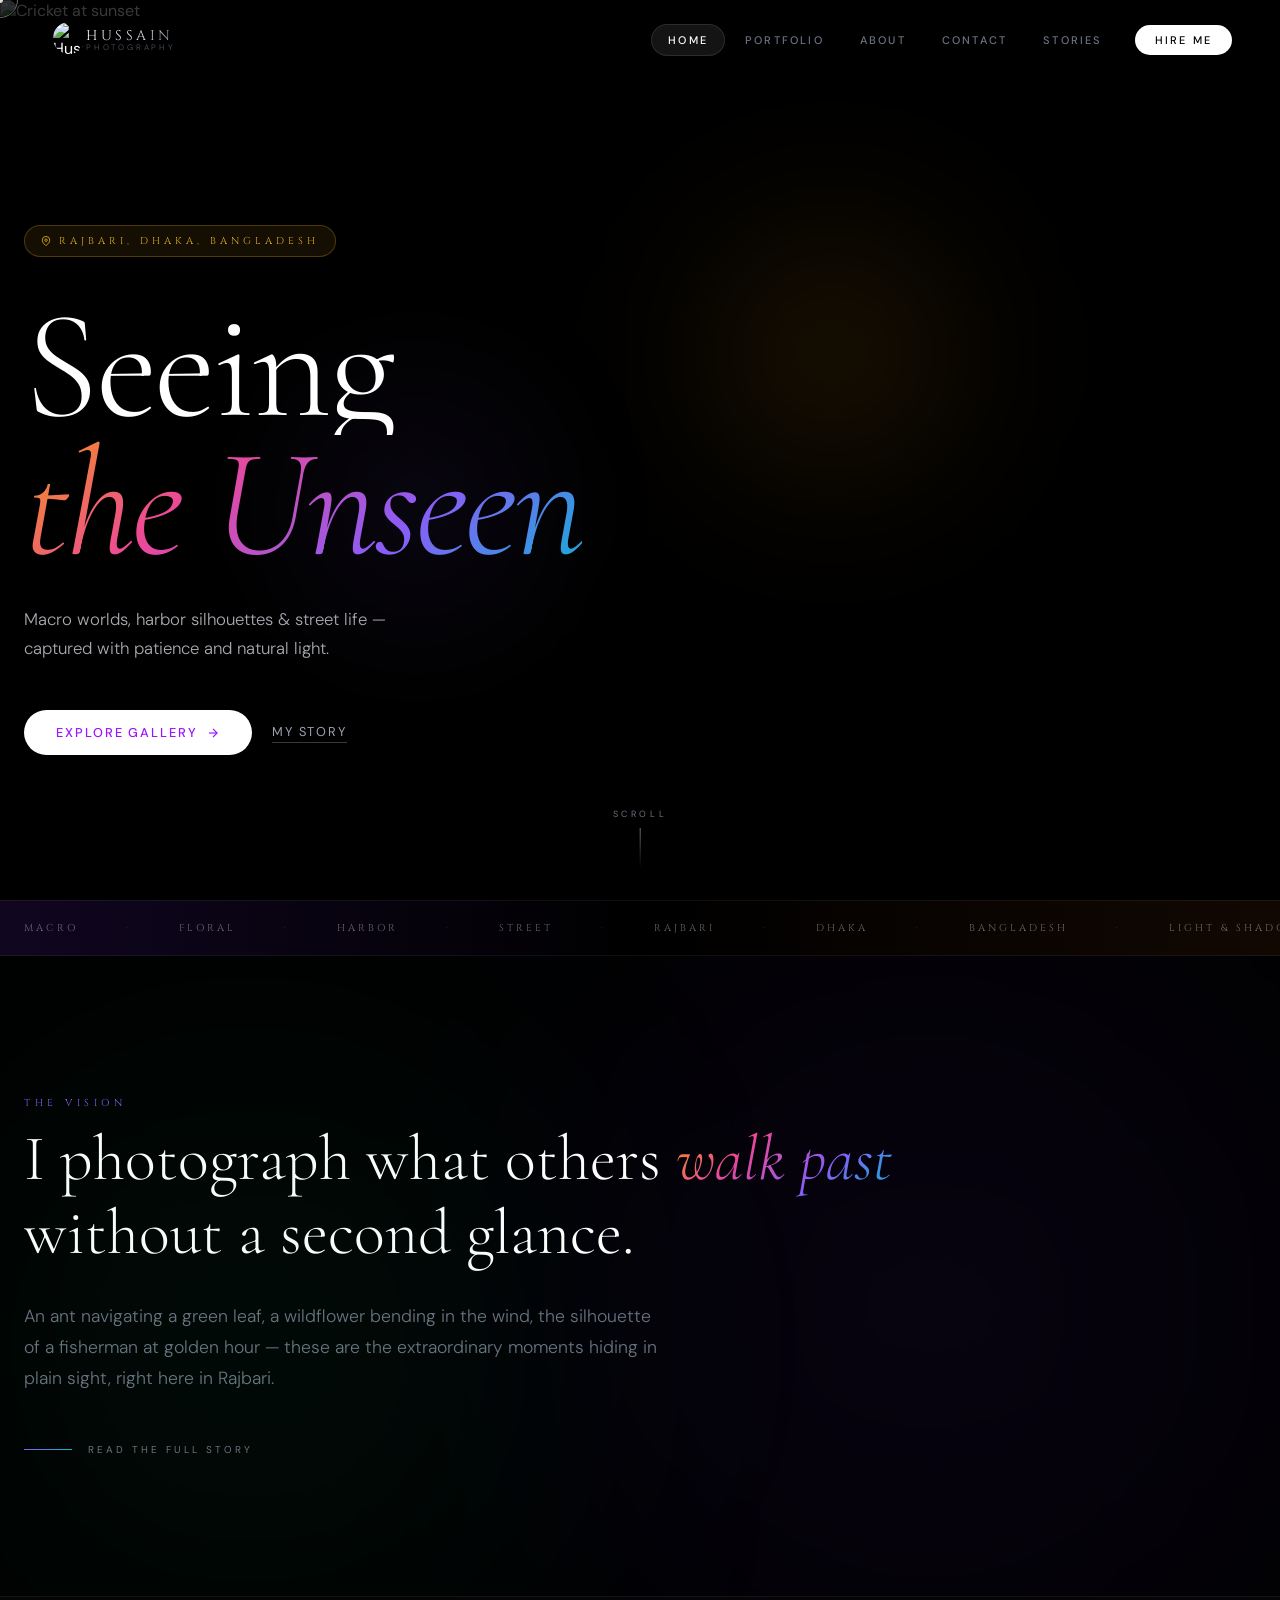
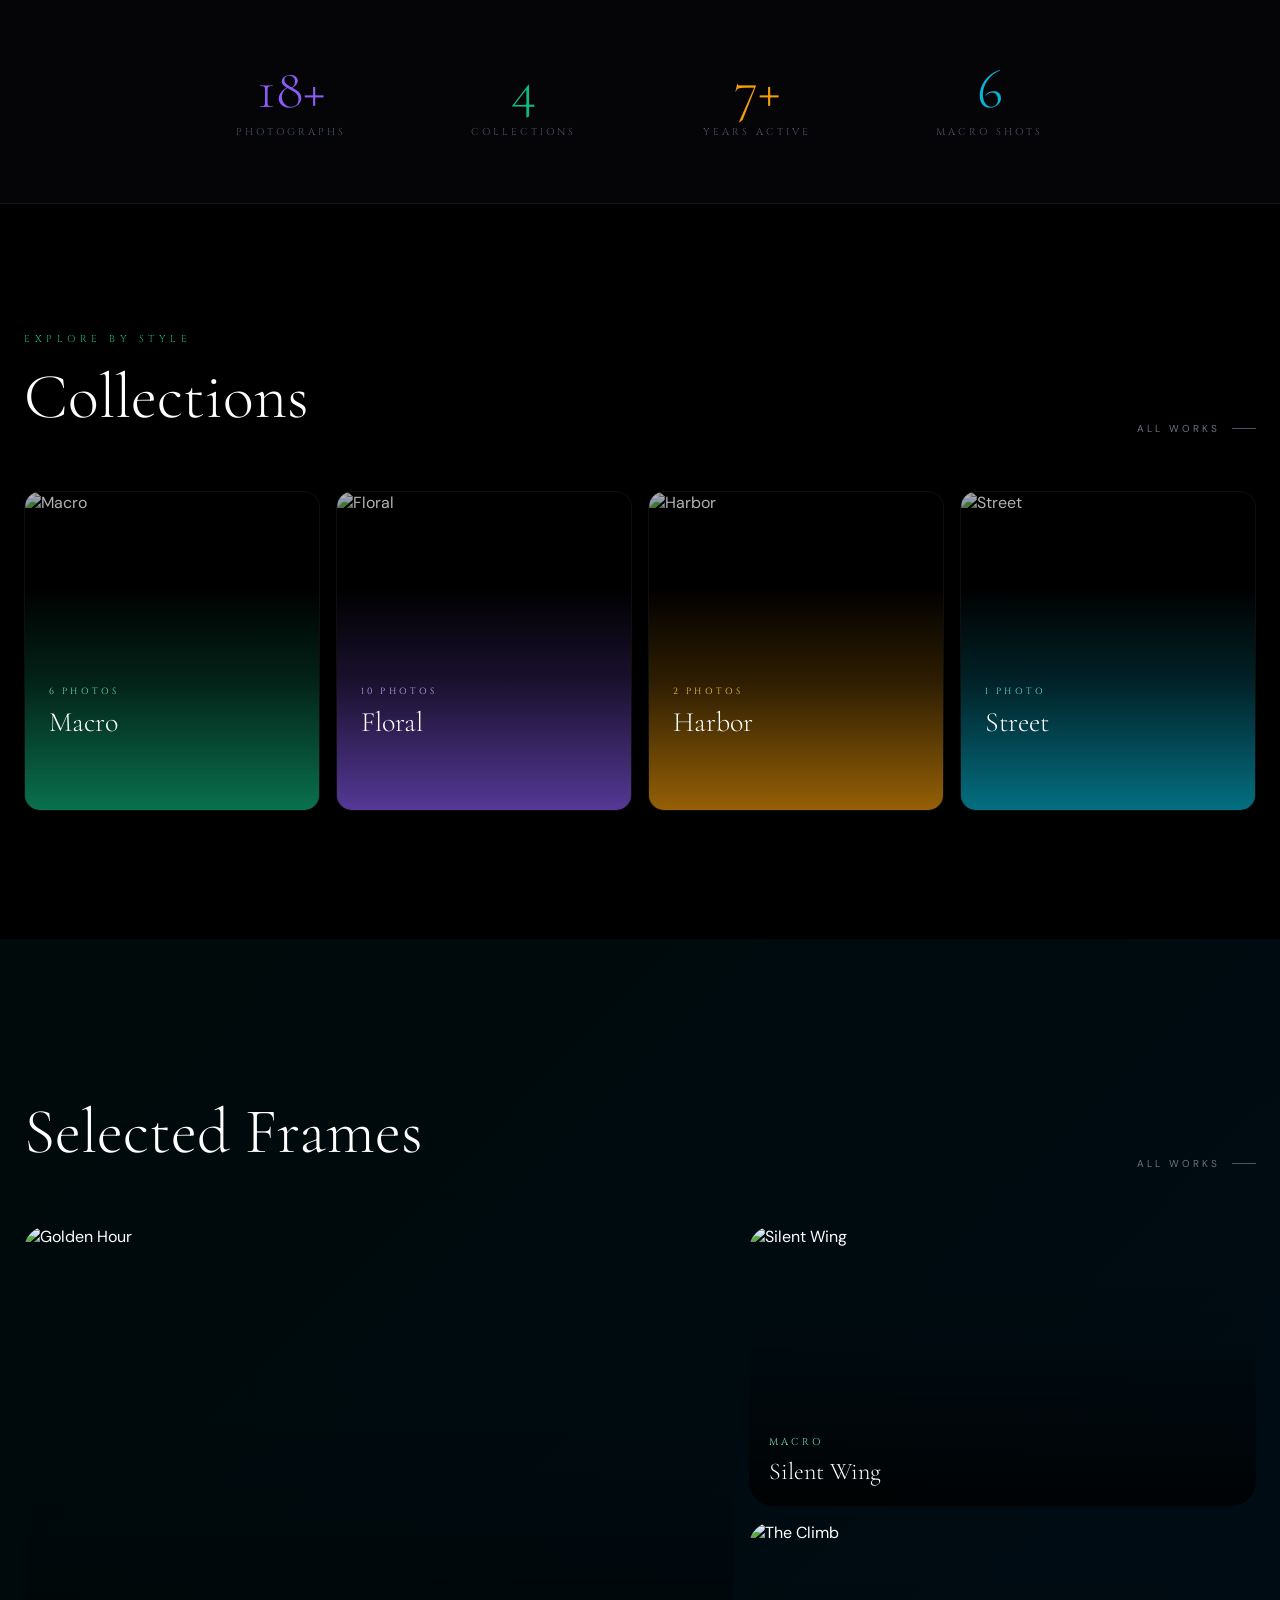
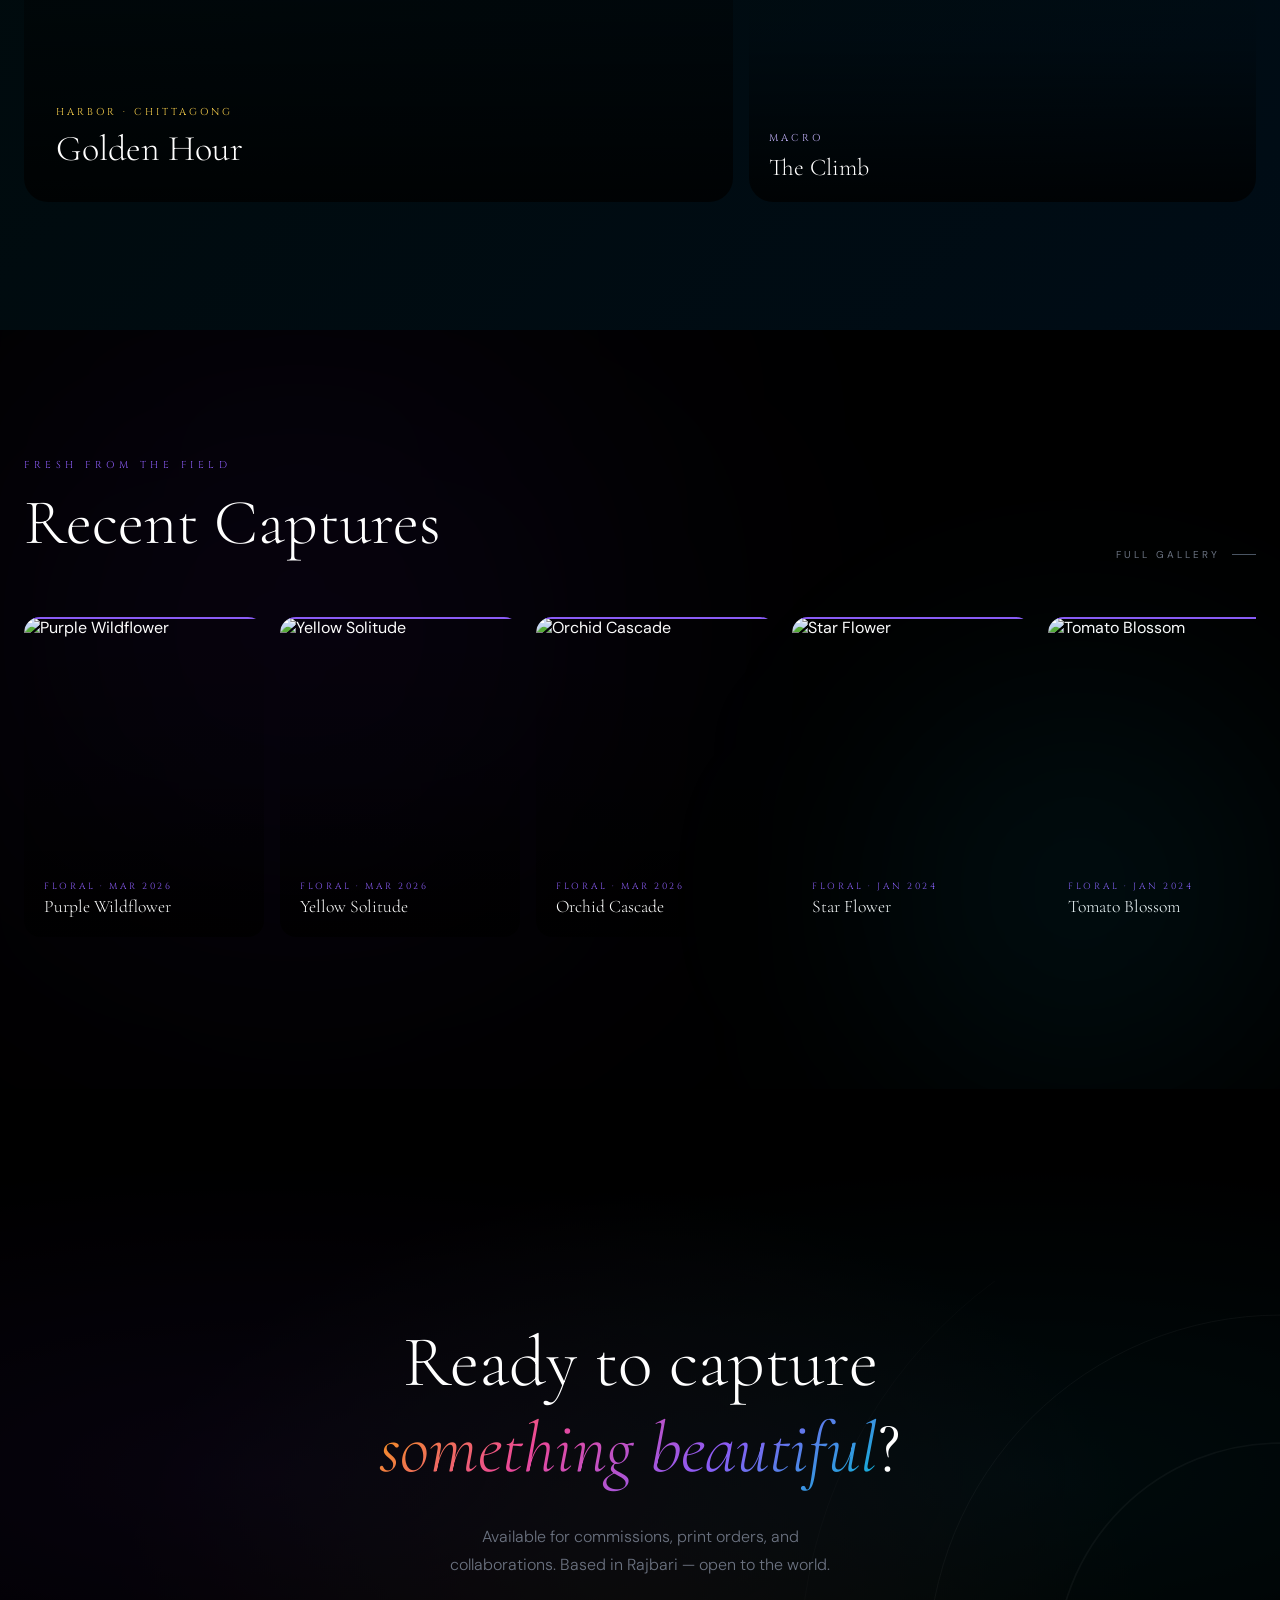
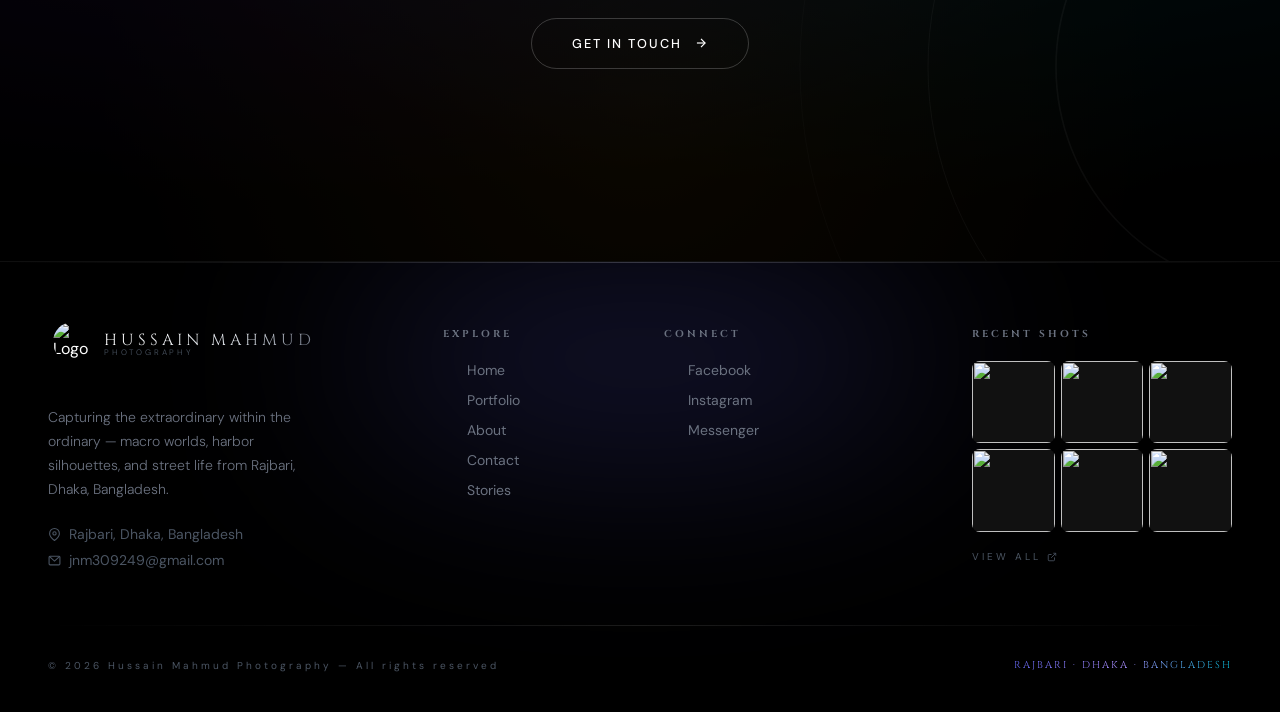
==== index.html @ 706f9cb3 "Update index.html" ====
<!DOCTYPE html>
<html lang="en">
<head>
  <meta charset="UTF-8" />
  <meta name="viewport" content="width=device-width, initial-scale=1.0" />
  <title>Hussain Mahmud Photography</title>
  <meta name="description" content="Photography portfolio of Hussain Mahmud — macro worlds, harbor silhouettes, and street life from Rajbari, Dhaka, Bangladesh." />
  <link rel="stylesheet" href="style.css" />
</head>
<body>

<!-- Grain -->
<!-- <div class="grain-overlay" aria-hidden="true"></div> -->
<!-- Custom Cursor -->
<div class="cursor-dot"></div>
<div class="cursor-ring"></div>
<!-- Scroll Progress -->
<div class="scroll-progress"></div>

<!-- ═══ NAVBAR ═══ -->
<header id="navbar">
  <div class="container navbar-inner">
    <a href="index.html" class="logo">
      <div class="logo-img-wrap">
        <img src="logo_1776338153641.png" alt="Hussain Mahmud Photography" class="logo-img" />
      </div>
      <div class="logo-text">
        <span class="logo-name">Hussain</span>
        <span class="logo-sub">Photography</span>
      </div>
    </a>
    <nav class="desktop-nav">
      <a href="index.html"     class="nav-link">Home</a>
      <a href="portfolio.html" class="nav-link">Portfolio</a>
      <a href="about.html"     class="nav-link">About</a>
      <a href="contact.html"   class="nav-link">Contact</a>
      <a href="stories.html"   class="nav-link">Stories</a>
      <a href="contact.html"   class="nav-btn">Hire Me</a>
    </nav>
    <button class="mobile-toggle" id="menuToggle" aria-label="Toggle menu">
      <svg id="iconOpen"  width="18" height="18" viewBox="0 0 24 24" fill="none" stroke="currentColor" stroke-width="2"><line x1="3" y1="12" x2="21" y2="12"/><line x1="3" y1="6" x2="21" y2="6"/><line x1="3" y1="18" x2="21" y2="18"/></svg>
      <svg id="iconClose" width="18" height="18" viewBox="0 0 24 24" fill="none" stroke="currentColor" stroke-width="2" style="display:none"><line x1="18" y1="6" x2="6" y2="18"/><line x1="6" y1="6" x2="18" y2="18"/></svg>
    </button>
  </div>
</header>

<!-- ═══ MOBILE MENU ═══ -->
<div class="mobile-menu" id="mobileMenu">
  <div class="mobile-menu-logo">
    <img src="logo_1776338153641.png" alt="Logo" />
    <span>Hussain Mahmud Photography</span>
  </div>
  <a href="index.html"     class="mobile-nav-link">Home</a>
  <a href="portfolio.html" class="mobile-nav-link">Portfolio</a>
  <a href="about.html"     class="mobile-nav-link">About</a>
  <a href="contact.html"   class="mobile-nav-link">Contact</a>
  <a href="stories.html"   class="mobile-nav-link">Stories</a>
  <a href="contact.html"   class="mobile-nav-btn">Get In Touch</a>
</div>

<!-- ═══ HERO ═══ -->
<section class="hero">
  <div class="hero-bg">
    <img src="
      PXL_20231025_164423266_1776340171141.jpg" alt="Cricket at sunset" />
  </div>
  <div class="hero-bg-left"></div>
  <div class="hero-orb-1"></div>
  <div class="hero-orb-2"></div>

  <div class="container hero-content">
    <div class="hero-badge">
      <svg viewBox="0 0 24 24" fill="none" stroke="currentColor" stroke-width="2"><path d="M21 10c0 7-9 13-9 13s-9-6-9-13a9 9 0 0 1 18 0z"/><circle cx="12" cy="10" r="3"/></svg>
      Rajbari, Dhaka, Bangladesh
    </div>
    <div class="hero-title-1 reveal">Seeing</div>
    <div class="hero-title-2 reveal reveal-delay-1"><span class="text-grad-vivid">the Unseen</span></div>
    <p class="hero-desc reveal reveal-delay-2">
      Macro worlds, harbor silhouettes &amp; street life — captured with patience and natural light.
    </p>
    <div class="hero-btns reveal reveal-delay-3">
      <a href="portfolio.html" class="btn-primary">
        Explore Gallery
        <svg viewBox="0 0 24 24" fill="none" stroke="currentColor" stroke-width="2"><line x1="5" y1="12" x2="19" y2="12"/><polyline points="12 5 19 12 12 19"/></svg>
      </a>
      <a href="about.html" class="btn-ghost">My Story</a>
    </div>
  </div>

  <div class="scroll-cue">
    <span class="scroll-cue-label">Scroll</span>
    <div class="scroll-cue-line"></div>
  </div>
</section>

<!-- ═══ MARQUEE ═══ -->
<div class="marquee-section">
  <div class="marquee-track">
    <span class="marquee-item">Macro</span><span class="marquee-item dot">·</span>
    <span class="marquee-item">Floral</span><span class="marquee-item dot">·</span>
    <span class="marquee-item">Harbor</span><span class="marquee-item dot">·</span>
    <span class="marquee-item">Street</span><span class="marquee-item dot">·</span>
    <span class="marquee-item">Rajbari</span><span class="marquee-item dot">·</span>
    <span class="marquee-item">Dhaka</span><span class="marquee-item dot">·</span>
    <span class="marquee-item">Bangladesh</span><span class="marquee-item dot">·</span>
    <span class="marquee-item">Light &amp; Shadow</span><span class="marquee-item dot">·</span>
    <span class="marquee-item">Nature's Detail</span><span class="marquee-item dot">·</span>
    <span class="marquee-item">Macro</span><span class="marquee-item dot">·</span>
    <span class="marquee-item">Floral</span><span class="marquee-item dot">·</span>
    <span class="marquee-item">Harbor</span><span class="marquee-item dot">·</span>
    <span class="marquee-item">Street</span><span class="marquee-item dot">·</span>
    <span class="marquee-item">Portraits</span><span class="marquee-item dot">·</span>
    <span class="marquee-item">Nature</span><span class="marquee-item dot">·</span>
    <span class="marquee-item">Landscape</span><span class="marquee-item dot">·</span>
    <span class="marquee-item">Light &amp; Shadow</span><span class="marquee-item dot">·</span>
    <span class="marquee-item">Nature's Detail</span><span class="marquee-item dot">·</span>
  </div>
</div>

<!-- ═══ PHILOSOPHY ═══ -->
<section class="philosophy-section">
  <div class="container">
    <div style="max-width:900px">
      <span class="section-label label-violet reveal">The Vision</span>
      <p class="philosophy-quote reveal reveal-delay-1">
        I photograph what others
        <span class="text-grad-vivid" style="font-style:italic"> walk past</span>
        without a second glance.
      </p>
      <p class="philosophy-body reveal reveal-delay-2">
        An ant navigating a green leaf, a wildflower bending in the wind, the silhouette of a fisherman at golden hour — these are the extraordinary moments hiding in plain sight, right here in Rajbari.
      </p>
      <a href="about.html" class="philosophy-link reveal reveal-delay-3">
        <div class="philosophy-link-line"></div>
        <span class="philosophy-link-text">Read the full story</span>
      </a>
    </div>
  </div>
</section>

<!-- ═══ STATS ═══ -->
<section class="stats-section">
  <div class="container">
    <div class="stats-grid">
      <div class="reveal">
        <div class="stat-number stat-violet" data-count="18" data-suffix="+">0+</div>
        <div class="stat-label">Photographs</div>
      </div>
      <div class="reveal reveal-delay-1">
        <div class="stat-number stat-emerald" data-count="4" data-suffix="">0</div>
        <div class="stat-label">Collections</div>
      </div>
      <div class="reveal reveal-delay-2">
        <div class="stat-number stat-amber" data-count="7" data-suffix="+">0+</div>
        <div class="stat-label">Years Active</div>
      </div>
      <div class="reveal reveal-delay-3">
        <div class="stat-number stat-cyan" data-count="6" data-suffix="">0</div>
        <div class="stat-label">Macro Shots</div>
      </div>
    </div>
  </div>
</section>

<!-- ═══ CATEGORIES ═══ -->
<section class="categories-section">
  <div class="container">
    <div class="section-header">
      <div>
        <span class="section-label label-emerald reveal">Explore by style</span>
        <h2 class="section-title reveal reveal-delay-1" style="font-size:clamp(2rem,5vw,4rem);color:#fff">Collections</h2>
      </div>
      <a href="portfolio.html" class="section-link">
        All works <span class="section-link-line"></span>
      </a>
    </div>

    <div class="categories-grid">
      <!-- Macro -->
      <a href="portfolio.html" class="cat-card reveal">
        <img src="Photo6_1776338154047.jpg" alt="Macro" />
        <div class="cat-card-overlay" style="background:linear-gradient(to top,rgba(16,185,129,0.87),rgba(16,185,129,0.27) 40%,transparent 70%)"></div>
        <div class="cat-card-overlay-dark"></div>
        <div class="cat-card-body">
          <div class="cat-card-count" style="color:#6ee7b7">6 photos</div>
          <div class="cat-card-name">Macro</div>
          <div class="cat-card-desc">The invisible world, magnified</div>
          <div class="cat-card-cta" style="color:#6ee7b7">View →</div>
        </div>
      </a>
      <!-- Floral -->
      <a href="portfolio.html" class="cat-card reveal reveal-delay-1">
        <img src="PXL_20260321_122043556_1776340171117.jpg" alt="Floral" />
        <div class="cat-card-overlay" style="background:linear-gradient(to top,rgba(139,92,246,0.87),rgba(139,92,246,0.27) 40%,transparent 70%)"></div>
        <div class="cat-card-overlay-dark"></div>
        <div class="cat-card-body">
          <div class="cat-card-count" style="color:#c4b5fd">10 photos</div>
          <div class="cat-card-name">Floral</div>
          <div class="cat-card-desc">Nature's quiet architecture</div>
          <div class="cat-card-cta" style="color:#c4b5fd">View →</div>
        </div>
      </a>
      <!-- Harbor -->
      <a href="portfolio.html" class="cat-card reveal reveal-delay-2">
        <img src="Photo4_1776338153984.jpg" alt="Harbor" />
        <div class="cat-card-overlay" style="background:linear-gradient(to top,rgba(245,158,11,0.87),rgba(245,158,11,0.27) 40%,transparent 70%)"></div>
        <div class="cat-card-overlay-dark"></div>
        <div class="cat-card-body">
          <div class="cat-card-count" style="color:#fcd34d">2 photos</div>
          <div class="cat-card-name">Harbor</div>
          <div class="cat-card-desc">Golden hour on the water</div>
          <div class="cat-card-cta" style="color:#fcd34d">View →</div>
        </div>
      </a>
      <!-- Street -->
      <a href="portfolio.html" class="cat-card reveal reveal-delay-3">
        <img src="PXL_20231025_164423266_1776340171141.jpg" alt="Street" />
        <div class="cat-card-overlay" style="background:linear-gradient(to top,rgba(6,182,212,0.87),rgba(6,182,212,0.27) 40%,transparent 70%)"></div>
        <div class="cat-card-overlay-dark"></div>
        <div class="cat-card-body">
          <div class="cat-card-count" style="color:#67e8f9">1 photo</div>
          <div class="cat-card-name">Street</div>
          <div class="cat-card-desc">Life in motion</div>
          <div class="cat-card-cta" style="color:#67e8f9">View →</div>
        </div>
      </a>
    </div>
  </div>
</section>

<!-- ═══ FEATURED ═══ -->
<section class="featured-section">
  <div class="container">
    <div class="section-header">
      <div>
        <span class="section-label label-amber reveal">Stories</span>
        <h2 class="section-title reveal reveal-delay-1" style="font-size:clamp(2rem,5vw,4rem);color:#fff">Selected Frames</h2>
      </div>
      <a href="portfolio.html" class="section-link">
        All works <span class="section-link-line"></span>
      </a>
    </div>

    <div class="featured-grid">
      <a href="stories.html" class="feat-card feat-main reveal">
        <img src="Photo4_1776338153984.jpg" alt="Golden Hour" />
        <div class="feat-card-overlay"></div>
        <div class="feat-card-hover" style="background:linear-gradient(135deg,rgba(245,158,11,0.15),transparent)"></div>
        <div class="feat-card-body">
          <span class="feat-cat-label" style="color:#fcd34d">Harbor · Chittagong</span>
          <div class="feat-title-lg">Golden Hour</div>
        </div>
      </a>
      <a href="stories.html" class="feat-card reveal reveal-delay-1">
        <img src="Photo1_1776338153859.jpg" alt="Silent Wing" />
        <div class="feat-card-overlay"></div>
        <div class="feat-card-hover" style="background:linear-gradient(135deg,rgba(16,185,129,0.2),transparent)"></div>
        <div class="feat-card-body-sm">
          <span class="feat-cat-label" style="color:#6ee7b7">Macro</span>
          <div class="feat-title-sm">Silent Wing</div>
        </div>
      </a>
      <a href="stories.html" class="feat-card reveal reveal-delay-2">
        <img src="Photo6_1776338154047.jpg" alt="The Climb" />
        <div class="feat-card-overlay"></div>
        <div class="feat-card-hover" style="background:linear-gradient(135deg,rgba(139,92,246,0.2),transparent)"></div>
        <div class="feat-card-body-sm">
          <span class="feat-cat-label" style="color:#c4b5fd">Macro</span>
          <div class="feat-title-sm">The Climb</div>
        </div>
      </a>
    </div>
  </div>
</section>

<!-- ═══ RECENT CAPTURES ═══ -->
<section class="recent-section">
  <div class="container">
    <div class="section-header">
      <div>
        <span class="section-label label-violet reveal">Fresh from the field</span>
        <h2 class="section-title reveal reveal-delay-1" style="font-size:clamp(2rem,5vw,4rem);color:#fff">Recent Captures</h2>
      </div>
      <a href="portfolio.html" class="section-link">
        Full gallery <span class="section-link-line"></span>
      </a>
    </div>

    <div class="recent-scroll">
      <a href="portfolio.html" class="recent-card">
        <img src="20260318_135147_1776340170896.jpg" alt="Purple Wildflower" />
        <div class="recent-card-overlay"></div>
        <div class="recent-card-bar" style="background:#8b5cf6"></div>
        <div class="recent-card-body">
          <span class="recent-card-meta" style="color:#8b5cf6">Floral · Mar 2026</span>
          <div class="recent-card-title">Purple Wildflower</div>
        </div>
      </a>
      <a href="portfolio.html" class="recent-card">
        <img src="PXL_20260321_124444527_1776340171089.jpg" alt="Yellow Solitude" />
        <div class="recent-card-overlay"></div>
        <div class="recent-card-bar" style="background:#8b5cf6"></div>
        <div class="recent-card-body">
          <span class="recent-card-meta" style="color:#8b5cf6">Floral · Mar 2026</span>
          <div class="recent-card-title">Yellow Solitude</div>
        </div>
      </a>
      <a href="portfolio.html" class="recent-card">
        <img src="PXL_20260321_122043556_1776340171117.jpg" alt="Orchid Cascade" />
        <div class="recent-card-overlay"></div>
        <div class="recent-card-bar" style="background:#8b5cf6"></div>
        <div class="recent-card-body">
          <span class="recent-card-meta" style="color:#8b5cf6">Floral · Mar 2026</span>
          <div class="recent-card-title">Orchid Cascade</div>
        </div>
      </a>
      <a href="portfolio.html" class="recent-card">
        <img src="PXL_20240105_113433807.PORTRAIT_1776340171070.jpg" alt="Star Flower" />
        <div class="recent-card-overlay"></div>
        <div class="recent-card-bar" style="background:#8b5cf6"></div>
        <div class="recent-card-body">
          <span class="recent-card-meta" style="color:#8b5cf6">Floral · Jan 2024</span>
          <div class="recent-card-title">Star Flower</div>
        </div>
      </a>
      <a href="portfolio.html" class="recent-card">
        <img src="PXL_20240105_112556053_1776340171044.jpg" alt="Tomato Blossom" />
        <div class="recent-card-overlay"></div>
        <div class="recent-card-bar" style="background:#8b5cf6"></div>
        <div class="recent-card-body">
          <span class="recent-card-meta" style="color:#8b5cf6">Floral · Jan 2024</span>
          <div class="recent-card-title">Tomato Blossom</div>
        </div>
      </a>
      <a href="portfolio.html" class="recent-view-all">
        <div class="recent-view-all-icon">
          <svg width="18" height="18" viewBox="0 0 24 24" fill="none" stroke="currentColor" stroke-width="2"><line x1="5" y1="12" x2="19" y2="12"/><polyline points="12 5 19 12 12 19"/></svg>
        </div>
        <span>View All</span>
      </a>
    </div>
  </div>
</section>

<!-- ═══ CTA ═══ -->
<section class="cta-section">
  <div class="cta-bg"></div>
  <div class="cta-orbs"></div>
  <svg class="cta-svg" viewBox="0 0 800 400">
    <circle cx="400" cy="200" r="140" fill="none" stroke="white" stroke-width="1"/>
    <circle cx="400" cy="200" r="220" fill="none" stroke="white" stroke-width="0.6"/>
    <circle cx="400" cy="200" r="300" fill="none" stroke="white" stroke-width="0.3"/>
  </svg>
  <div class="cta-content">
    <span class="section-label label-cyan reveal" style="margin-bottom:24px">Let's work together</span>
    <h2 class="cta-title reveal reveal-delay-1">
      Ready to capture<br>
      <span class="text-grad-vivid" style="font-style:italic">something beautiful</span>?
    </h2>
    <p class="cta-body reveal reveal-delay-2">
      Available for commissions, print orders, and collaborations. Based in Rajbari — open to the world.
    </p>
    <a href="contact.html" class="btn-outline reveal reveal-delay-3">
      Get in touch
      <svg viewBox="0 0 24 24" fill="none" stroke="currentColor" stroke-width="2"><line x1="5" y1="12" x2="19" y2="12"/><polyline points="12 5 19 12 12 19"/></svg>
    </a>
  </div>
</section>

<!-- ═══ FOOTER ═══ -->
<footer>
  <div class="footer-rule"></div>
  <div class="footer-inner">
    <div class="footer-grid">
      <!-- Brand -->
      <div>
        <a href="index.html" class="logo" style="margin-bottom:20px;display:inline-flex">
          <div class="logo-img-wrap"><img src="photographer.png" alt="Logo" class="logo-img" style="width:40px;height:40px;margin-right:10px" /></div>
          <div class="logo-text">
            <span class="logo-name" style="font-size:1rem">Hussain Mahmud</span>
            <span class="logo-sub">Photography</span>
          </div>
        </a>
        <p class="footer-brand-desc">Capturing the extraordinary within the ordinary — macro worlds, harbor silhouettes, and street life from Rajbari, Dhaka, Bangladesh.</p>
        <div class="footer-contact-row">
          <svg viewBox="0 0 24 24" fill="none" stroke="currentColor" stroke-width="2"><path d="M21 10c0 7-9 13-9 13s-9-6-9-13a9 9 0 0 1 18 0z"/><circle cx="12" cy="10" r="3"/></svg>
          Rajbari, Dhaka, Bangladesh
        </div>
        <a href="mailto:jnm309249@gmail.com" class="footer-contact-row" style="text-decoration:none">
          <svg viewBox="0 0 24 24" fill="none" stroke="currentColor" stroke-width="2"><rect x="2" y="4" width="20" height="16" rx="2"/><polyline points="22,4 12,13 2,4"/></svg>
          jnm309249@gmail.com
        </a>
      </div>
      <!-- Explore -->
      <div>
        <h4 class="footer-col-title">Explore</h4>
        <a href="index.html"     class="footer-link"><span class="footer-link-line"></span>Home</a>
        <a href="portfolio.html" class="footer-link"><span class="footer-link-line"></span>Portfolio</a>
        <a href="about.html"     class="footer-link"><span class="footer-link-line"></span>About</a>
        <a href="contact.html"   class="footer-link"><span class="footer-link-line"></span>Contact</a>
        <a href="stories.html"   class="footer-link"><span class="footer-link-line"></span>Stories</a>
      </div>
      <!-- Connect -->
      <div>
        <h4 class="footer-col-title">Connect</h4>
        <a href="https://www.facebook.com/hmphoto19graphs?mibextid=ZbWKwL" target="_blank" rel="noopener" class="footer-link"><span class="footer-link-line"></span>Facebook</a>
        <a href="https://www.instagram.com/hmphoto9" target="_blank" rel="noopener" class="footer-link"><span class="footer-link-line"></span>Instagram</a>
        <a href="https://m.me/ch/Abam3cOYRQPn8sER/" target="_blank" rel="noopener" class="footer-link"><span class="footer-link-line"></span>Messenger</a>
      </div>
      <!-- Thumbs -->
      <div>
        <h4 class="footer-col-title">Recent Shots</h4>
        <div class="footer-thumbs">
          <div class="footer-thumb"><img src="Photo4_1776338153984.jpg" alt="" /></div>
          <div class="footer-thumb"><img src="Photo1_1776338153859.jpg" alt="" /></div>
          <div class="footer-thumb"><img src="20260318_135147_1776340170896.jpg" alt="" /></div>
          <div class="footer-thumb"><img src="PXL_20260321_122043556_1776340171117.jpg" alt="" /></div>
          <div class="footer-thumb"><img src="PXL_20231025_164423266_1776340171141.jpg" alt="" /></div>          
          <div class="footer-thumb"><img src="PXL_20240105_113433807.PORTRAIT_1776340171070.jpg" alt="" /></div>
        </div>
        <a href="portfolio.html" class="footer-view-all">
          View all
          <svg viewBox="0 0 24 24" fill="none" stroke="currentColor" stroke-width="2"><path d="M18 13v6a2 2 0 0 1-2 2H5a2 2 0 0 1-2-2V8a2 2 0 0 1 2-2h6"/><polyline points="15 3 21 3 21 9"/><line x1="10" y1="14" x2="21" y2="3"/></svg>
        </a>
      </div>
    </div>
    <div class="footer-rule-bottom"></div>
    <div class="footer-bottom">
      <p class="footer-copyright">© <span id="year"></span> Hussain Mahmud Photography — All rights reserved</p>
      <p class="footer-tagline text-grad-footer">Rajbari · Dhaka · Bangladesh</p>
    </div>
  </div>
</footer>

<script src="main.js"></script>
</body>
</html>
---- style.css ----
/* ══════════════════════════════════════════════
   HUSSAIN MAHMUD PHOTOGRAPHY
   Standalone HTML/CSS/JS Version
══════════════════════════════════════════════ */

@import url('https://fonts.googleapis.com/css2?family=Cormorant+Garamond:ital,wght@0,300;0,400;0,600;0,700;1,300;1,400;1,600&family=Cinzel:wght@400;500;600;700&family=DM+Sans:ital,opsz,wght@0,9..40,300;0,9..40,400;0,9..40,500;0,9..40,600;1,9..40,300&display=swap');

/* ── Variables ─────────────────────────────── */
:root {
  --font-serif: 'Cormorant Garamond', serif;
  --font-display: 'Cinzel', serif;
  --font-sans: 'DM Sans', sans-serif;
  --black: #000000;
  --near-black: #050508;
  --white: #ffffff;
  --gray-400: #9ca3af;
  --gray-500: #6b7280;
  --gray-600: #4b5563;
  --indigo: #6366f1;
  --violet: #8b5cf6;
  --emerald: #10b981;
  --amber: #f59e0b;
  --cyan: #06b6d4;
  --pink: #ec4899;
}

/* ── Reset ─────────────────────────────────── */
*, *::before, *::after { box-sizing: border-box; margin: 0; padding: 0; }
html { scroll-behavior: smooth; }
body {
  font-family: var(--font-sans);
  background: var(--black);
  color: var(--white);
  -webkit-font-smoothing: antialiased;
  overflow-x: hidden;
  cursor: none;
}
a { text-decoration: none; color: inherit; }
img { display: block; max-width: 100%; }
button { cursor: pointer; border: none; background: none; font-family: inherit; }
ul { list-style: none; }
textarea, input, select { font-family: inherit; }
::selection { background: rgba(139,92,246,0.3); }

/* ── Container ─────────────────────────────── */
.container {
  width: 100%;
  max-width: 1280px;
  margin: 0 auto;
  padding: 0 24px;
}

/* ══════════════════════════════════════════════
   KEYFRAME ANIMATIONS
══════════════════════════════════════════════ */
@keyframes marquee {
  from { transform: translateX(0); }
  to   { transform: translateX(-50%); }
}
@keyframes grain-spin {
  from { transform: rotate(0deg); }
  to   { transform: rotate(360deg); }
}
@keyframes gradient-shift {
  0%, 100% { background-position: 0% 50%; }
  50%       { background-position: 100% 50%; }
}
@keyframes float-orb {
  0%   { transform: scale(1); opacity: 0.4; }
  50%  { transform: scale(1.3); opacity: 0.7; }
  100% { transform: scale(1); opacity: 0.4; }
}
@keyframes scroll-cue {
  0%   { transform: translateY(0); }
  50%  { transform: translateY(8px); }
  100% { transform: translateY(0); }
}
@keyframes reveal-up {
  from { opacity: 0; transform: translateY(32px); }
  to   { opacity: 1; transform: translateY(0); }
}
@keyframes count-up-glow {
  0%   { text-shadow: 0 0 0 transparent; }
  50%  { text-shadow: 0 0 20px currentColor; }
  100% { text-shadow: 0 0 0 transparent; }
}
@keyframes shimmer {
  0%   { background-position: -200% center; }
  100% { background-position: 200% center; }
}
@keyframes lightbox-in {
  from { opacity: 0; transform: scale(0.92) translateY(20px); }
  to   { opacity: 1; transform: scale(1) translateY(0); }
}

/* ── Scroll reveal base ──────────────────── */
.reveal {
  opacity: 0;
  transform: translateY(32px);
  transition: opacity 0.8s cubic-bezier(0.16,1,0.3,1), transform 0.8s cubic-bezier(0.16,1,0.3,1);
}
.reveal.visible {
  opacity: 1;
  transform: translateY(0);
}
.reveal-delay-1 { transition-delay: 0.1s; }
.reveal-delay-2 { transition-delay: 0.2s; }
.reveal-delay-3 { transition-delay: 0.3s; }
.reveal-delay-4 { transition-delay: 0.4s; }
.reveal-delay-5 { transition-delay: 0.5s; }

/* ══════════════════════════════════════════════
   GRAIN OVERLAY
══════════════════════════════════════════════ */
.grain-overlay {
  position: fixed;
  top: -50%; left: -50%;
  width: 200%; height: 200%;
  z-index: 9000;
  pointer-events: none;
  opacity: 0.032;
  background-image: url("data:image/svg+xml,%3Csvg viewBox='0 0 512 512' xmlns='http://www.w3.org/2000/svg'%3E%3Cfilter id='noise'%3E%3CfeTurbulence type='fractalNoise' baseFrequency='0.75' numOctaves='4' stitchTiles='stitch'/%3E%3C/filter%3E%3Crect width='100%25' height='100%25' filter='url(%23noise)'/%3E%3C/svg%3E");
  animation: grain-spin 12s linear infinite;
}

/* ══════════════════════════════════════════════
   CUSTOM CURSOR
══════════════════════════════════════════════ */
.cursor-dot, .cursor-ring {
  position: fixed;
  border-radius: 50%;
  pointer-events: none;
  z-index: 9999;
  transform: translate(-50%,-50%);
  transition: opacity 0.3s;
  display: none;
}
@media (pointer: fine) {
  .cursor-dot, .cursor-ring { display: block; }
}
.cursor-dot {
  width: 6px; height: 6px;
  background: var(--white);
  mix-blend-mode: difference;
  transition: width 0.15s, height 0.15s, opacity 0.3s;
}
.cursor-ring {
  width: 36px; height: 36px;
  border: 1px solid rgba(255,255,255,0.4);
  mix-blend-mode: difference;
  transition: width 0.2s, height 0.2s, border-color 0.2s, opacity 0.3s;
}
.cursor-ring.hovering {
  width: 52px; height: 52px;
  border-color: rgba(139,92,246,0.8);
}
.cursor-dot.clicking { width: 12px; height: 12px; }

/* ══════════════════════════════════════════════
   SCROLL PROGRESS BAR
══════════════════════════════════════════════ */
.scroll-progress {
  position: fixed;
  top: 0; left: 0; right: 0;
  height: 2px;
  z-index: 9100;
  transform-origin: left;
  transform: scaleX(0);
  background: linear-gradient(90deg, #f59e0b 0%, #ec4899 35%, #8b5cf6 65%, #06b6d4 100%);
  transition: transform 0.1s linear;
}

/* ══════════════════════════════════════════════
   NAVBAR
══════════════════════════════════════════════ */
#navbar {
  position: fixed;
  top: 0; left: 0; right: 0;
  z-index: 500;
  padding: 24px 0;
  background: transparent;
  transition: padding 0.5s, background 0.5s, border-color 0.5s, box-shadow 0.5s;
  border-bottom: 1px solid transparent;
}
#navbar.scrolled {
  padding: 12px 0;
  background: rgba(0,0,0,0.75);
  backdrop-filter: blur(24px);
  -webkit-backdrop-filter: blur(24px);
  border-bottom-color: rgba(255,255,255,0.08);
  box-shadow: 0 1px 40px rgba(0,0,0,0.8);
}
.navbar-inner {
  display: flex;
  align-items: center;
  justify-content: space-between;
  padding: 0 48px;
}
.logo {
  display: flex;
  align-items: center;
  gap: 1px;
  position: relative;
  z-index: 10;
  margin-left: 5px;
}
.logo-img-wrap {
  position: relative;
}
.logo-img {
  width: 32px; height: 32px;
  border-radius: 50%;
  object-fit: cover;
  transition: border-color 0.3s;
  margin-top: -4.5px;
}
.logo:hover .logo-img { border-color: rgba(251,146,60,0.4); }
.logo-text { display: flex; flex-direction: column; line-height: 1;}
.logo-name {
  font-family: var(--font-display);
  font-size: 0.875rem;
  letter-spacing: 0.25em;
  text-transform: uppercase;
  background: linear-gradient(135deg, #fff 0%, #d1d5db 60%, #6b7280 100%);
  -webkit-background-clip: text;
  -webkit-text-fill-color: transparent;
  background-clip: text;
}
.logo-sub {
  font-size: 8px;
  letter-spacing: 0.35em;
  text-transform: uppercase;
  color: var(--gray-600);
  font-weight: 300;
}
.desktop-nav {
  display: flex;
  align-items: center;
  gap: 4px;
}
.nav-link {
  position: relative;
  padding: 8px 16px;
  font-size: 11px;
  letter-spacing: 0.2em;
  text-transform: uppercase;
  font-weight: 500;
  color: var(--gray-500);
  transition: color 0.3s;
  border-radius: 9999px;
}
.nav-link:hover { color: #e5e7eb; }
.nav-link.active { color: var(--white); background: rgba(255,255,255,0.08); border: 1px solid rgba(255,255,255,0.1); }
.nav-btn {
  margin-left: 12px;
  padding: 8px 20px;
  border-radius: 9999px;
  font-size: 11px;
  letter-spacing: 0.2em;
  text-transform: uppercase;
  font-weight: 500;
  color: var(--black);
  background: var(--white);
  transition: box-shadow 0.3s, opacity 0.3s;
}
.nav-btn:hover { box-shadow: 0 0 20px rgba(255,255,255,0.3); }
.mobile-toggle {
  display: none;
  width: 40px; height: 40px;
  border-radius: 50%;
  background: rgba(255,255,255,0.1);
  backdrop-filter: blur(8px);
  border: 1px solid rgba(255,255,255,0.15) !important;
  color: var(--white);
  align-items: center;
  justify-content: center;
  position: relative;
  z-index: 10;
  cursor: pointer;
}
.mobile-toggle svg { display: block; }

/* ── Mobile menu ────────────────────────── */
.mobile-menu {
  position: fixed;
  inset: 0;
  z-index: 400;
  background: rgba(0,0,0,0.88);
  backdrop-filter: blur(32px);
  -webkit-backdrop-filter: blur(32px);
  display: flex;
  flex-direction: column;
  align-items: center;
  justify-content: center;
  gap: 8px;
  opacity: 0;
  pointer-events: none;
  transition: opacity 0.25s;
}
.mobile-menu.open { opacity: 1; pointer-events: all; }
.mobile-menu-logo {
  display: flex;
  flex-direction: column;
  align-items: center;
  gap: 12px;
  margin-bottom: 32px;
}
.mobile-menu-logo img {
  width: 64px; height: 64px;
  border-radius: 50%;
  margin-top: 0px;
}
.mobile-menu-logo span {
  font-family: var(--font-display);
  font-size: 10px;
  letter-spacing: 0.35em;
  text-transform: uppercase;
  color: var(--gray-500);
}
.mobile-nav-link {
  display: block;
  padding: 12px 40px;
  font-family: var(--font-serif);
  font-size: 2.5rem;
  font-weight: 300;
  color: var(--gray-500);
  transition: color 0.3s;
  text-align: center;
}
.mobile-nav-link:hover, .mobile-nav-link.active { color: var(--white); }
.mobile-nav-btn {
  margin-top: 32px;
  padding: 12px 32px;
  border-radius: 9999px;
  border: 1px solid rgba(255,255,255,0.25) !important;
  font-size: 10px;
  letter-spacing: 0.3em;
  text-transform: uppercase;
  color: var(--white);
  transition: background 0.3s, color 0.3s;
}
.mobile-nav-btn:hover { background: var(--white); color: var(--black); }

/* ══════════════════════════════════════════════
   GLASS PANEL
══════════════════════════════════════════════ */
.glass {
  background: rgba(0,0,0,0.4);
  backdrop-filter: blur(20px);
  -webkit-backdrop-filter: blur(20px);
  border: 1px solid rgba(255,255,255,0.1);
  box-shadow: 0 4px 30px rgba(0,0,0,0.5);
}

/* ══════════════════════════════════════════════
   TEXT GRADIENT UTILITIES
══════════════════════════════════════════════ */
.text-grad-vivid {
  background: linear-gradient(135deg, #f59e0b, #ec4899, #8b5cf6, #06b6d4);
  -webkit-background-clip: text;
  -webkit-text-fill-color: transparent;
  background-clip: text;
}
.text-grad-accent {
  background: linear-gradient(90deg, #818cf8, #a78bfa, #06b6d4);
  -webkit-background-clip: text;
  -webkit-text-fill-color: transparent;
  background-clip: text;
}
.text-grad-gold {
  background: linear-gradient(135deg, #fbbf24, #f59e0b, #d97706);
  -webkit-background-clip: text;
  -webkit-text-fill-color: transparent;
  background-clip: text;
}
.text-grad-name {
  background: linear-gradient(135deg, #fff 0%, #9ca3af 100%);
  -webkit-background-clip: text;
  -webkit-text-fill-color: transparent;
  background-clip: text;
}
.text-grad-footer {
  background: linear-gradient(90deg, #6366f1, #a78bfa, #06b6d4);
  -webkit-background-clip: text;
  -webkit-text-fill-color: transparent;
  background-clip: text;
}

/* ══════════════════════════════════════════════
   HERO SECTION (HOME)
══════════════════════════════════════════════ */
.hero {
  position: relative;
  height: 100vh;
  min-height: 600px;
  display: flex;
  align-items: center;
  justify-content: flex-start;
  overflow: hidden;
}
.hero-bg {
  position: absolute;
  inset: 0;
  z-index: 0;
  will-change: transform;
}
.hero-bg img {
  width: 100%; height: 100%;
  object-fit: cover;
  object-position: center;
}
.hero-bg::after {
  content: '';
  position: absolute;
  inset: 0;
  background: linear-gradient(to bottom, rgba(0,0,0,0.6) 0%, rgba(0,0,0,0.25) 40%, rgba(0,0,0,0.95) 100%);
}
.hero-bg-left {
  position: absolute;
  inset: 0;
  background: linear-gradient(to right, rgba(0,0,0,0.5), transparent);
  z-index: 1;
}
.hero-orb-1, .hero-orb-2 {
  position: absolute;
  border-radius: 50%;
  pointer-events: none;
  z-index: 1;
  filter: blur(80px);
}
.hero-orb-1 {
  top: 25%; right: 25%;
  width: 256px; height: 256px;
  background: rgba(245,158,11,0.1);
  animation: float-orb 6s ease-in-out infinite;
}
.hero-orb-2 {
  bottom: 33%; left: 25%;
  width: 192px; height: 192px;
  background: rgba(139,92,246,0.1);
  animation: float-orb 8s ease-in-out infinite 2s;
}
.hero-content {
  position: relative;
  z-index: 10;
  padding: 0 24px;
  width: 100%;
  margin-top: 80px;
}
.hero-badge {
  display: inline-flex;
  align-items: center;
  gap: 8px;
  padding: 8px 16px;
  border-radius: 9999px;
  border: 1px solid rgba(251,191,36,0.25);
  background: rgba(251,191,36,0.08);
  color: rgba(251,191,36,0.9);
  font-size: 10px;
  letter-spacing: 0.4em;
  text-transform: uppercase;
  font-family: var(--font-display);
  backdrop-filter: blur(8px);
  margin-bottom: 40px;
}
.hero-badge svg { width: 10px; height: 10px; }
.hero-title-1 {
  font-family: var(--font-serif);
  font-size: clamp(4rem, 12vw, 10rem);
  font-weight: 300;
  color: var(--white);
  line-height: 0.9;
  letter-spacing: -0.02em;
  overflow: hidden;
}
.hero-title-2 {
  font-family: var(--font-serif);
  font-size: clamp(4rem, 12vw, 10rem);
  font-weight: 300;
  font-style: italic;
  line-height: 0.9;
  letter-spacing: -0.02em;
  margin-bottom: 32px;
  overflow: hidden;
}
.hero-desc {
  color: rgba(209,213,219,0.8);
  font-size: 1.05rem;
  font-weight: 300;
  max-width: 420px;
  margin-bottom: 48px;
  line-height: 1.7;
}
.hero-btns {
  display: flex;
  align-items: center;
  gap: 20px;
  flex-wrap: wrap;
}
.btn-primary {
  display: inline-flex;
  align-items: center;
  gap: 8px;
  padding: 14px 32px;
  border-radius: 9999px;
  font-weight: 500;
  font-size: 0.8rem;
  letter-spacing: 0.15em;
  text-transform: uppercase;
  color: #9a15ff;
  background: var(--white);
  transition: box-shadow 0.3s, transform 0.2s;
}
.btn-primary:hover {
  box-shadow: 0 0 30px rgba(255,255,255,0.35);
  transform: scale(1.03);
}
.btn-primary svg { width: 14px; height: 14px; }
.btn-ghost {
  font-size: 0.8rem;
  letter-spacing: 0.15em;
  text-transform: uppercase;
  color: var(--gray-400);
  border-bottom: 1px solid rgba(107,114,128,0.5);
  padding-bottom: 2px;
  transition: color 0.3s, border-color 0.3s;
}
.btn-ghost:hover { color: var(--white); border-color: var(--white); }
.scroll-cue {
  position: absolute;
  bottom: 32px;
  left: 50%;
  transform: translateX(-50%);
  z-index: 10;
  display: flex;
  flex-direction: column;
  align-items: center;
  gap: 8px;
  animation: scroll-cue 2.5s ease-in-out infinite;
}
.scroll-cue-label {
  font-size: 9px;
  letter-spacing: 0.4em;
  text-transform: uppercase;
  color: var(--gray-500);
}
.scroll-cue-line {
  width: 1px;
  height: 40px;
  background: linear-gradient(to bottom, var(--gray-500), transparent);
}

/* ══════════════════════════════════════════════
   MARQUEE STRIP
══════════════════════════════════════════════ */
.marquee-section {
  overflow: hidden;
  padding: 20px 0;
  background: linear-gradient(90deg, rgba(109,40,217,0.15), rgba(0,0,0,1), rgba(120,53,15,0.15));
  border-top: 1px solid rgba(255,255,255,0.06);
  border-bottom: 1px solid rgba(255,255,255,0.06);
}
.marquee-track {
  display: flex;
  white-space: nowrap;
  animation: marquee 28s linear infinite;
  will-change: transform;
}
.marquee-track:hover { animation-play-state: paused; }
.marquee-item {
  display: inline-block;
  margin: 0 24px;
  font-size: 10px;
  letter-spacing: 0.3em;
  text-transform: uppercase;
  font-family: var(--font-display);
  color: rgba(255,255,255,0.4);
  transition: color 0.3s;
}
.marquee-item:hover { color: rgba(255,255,255,0.8); }
.marquee-item.dot { color: rgba(255,255,255,0.2); }

/* ══════════════════════════════════════════════
   SECTION LABELS
══════════════════════════════════════════════ */
.section-label {
  display: block;
  font-family: var(--font-display);
  font-size: 10px;
  letter-spacing: 0.45em;
  text-transform: uppercase;
  margin-bottom: 12px;
}
.label-violet  { color: var(--violet); }
.label-emerald { color: var(--emerald); }
.label-amber   { color: var(--amber); }
.label-cyan    { color: var(--cyan); }
.label-indigo  { color: var(--indigo); }
.label-pink    { color: var(--pink); }

.section-title {
  font-family: var(--font-serif);
  font-weight: 300;
}

/* ══════════════════════════════════════════════
   PHILOSOPHY SECTION
══════════════════════════════════════════════ */
.philosophy-section {
  padding: 140px 0;
  position: relative;
  overflow: hidden;
}
.philosophy-section::before, .philosophy-section::after {
  content: '';
  position: absolute;
  border-radius: 50%;
  pointer-events: none;
  filter: blur(150px);
}
.philosophy-section::before {
  top: 0; right: 0;
  width: 700px; height: 700px;
  background: rgba(109,40,217,0.08);
}
.philosophy-section::after {
  bottom: 0; left: 0;
  width: 500px; height: 500px;
  background: rgba(16,185,129,0.08);
}
.philosophy-quote {
  font-family: var(--font-serif);
  font-size: clamp(2rem, 5vw, 4.5rem);
  font-weight: 300;
  line-height: 1.15;
  color: var(--white);
  max-width: 900px;
  margin-bottom: 32px;
}
.philosophy-body {
  color: var(--gray-500);
  font-size: 1.1rem;
  font-weight: 300;
  line-height: 1.75;
  max-width: 640px;
  margin-bottom: 40px;
}
.philosophy-link {
  display: inline-flex;
  align-items: center;
  gap: 16px;
}
.philosophy-link-line {
  width: 48px;
  height: 1px;
  background: linear-gradient(to right, var(--violet), var(--cyan));
  transition: width 0.5s;
}
.philosophy-link:hover .philosophy-link-line { width: 80px; }
.philosophy-link-text {
  font-size: 10px;
  letter-spacing: 0.3em;
  text-transform: uppercase;
  color: var(--gray-500);
  transition: color 0.3s;
}
.philosophy-link:hover .philosophy-link-text { color: var(--white); }

/* ══════════════════════════════════════════════
   STATS SECTION
══════════════════════════════════════════════ */
.stats-section {
  padding: 64px 0;
  border-top: 1px solid rgba(255,255,255,0.06);
  border-bottom: 1px solid rgba(255,255,255,0.06);
  background: #050508;
}
.stats-grid {
  display: grid;
  grid-template-columns: repeat(2, 1fr);
  gap: 32px;
  max-width: 900px;
  margin: 0 auto;
  text-align: center;
}
@media (min-width: 768px) {
  .stats-grid { grid-template-columns: repeat(4, 1fr); }
}
.stat-number {
  font-family: var(--font-serif);
  font-size: clamp(2.5rem, 5vw, 3.5rem);
  font-weight: 300;
  line-height: 1;
  margin-bottom: 8px;
}
.stat-label {
  font-family: var(--font-display);
  font-size: 10px;
  letter-spacing: 0.3em;
  text-transform: uppercase;
  color: var(--gray-600);
}
.stat-violet { color: var(--violet); }
.stat-emerald { color: var(--emerald); }
.stat-amber { color: var(--amber); }
.stat-cyan { color: var(--cyan); }

/* ══════════════════════════════════════════════
   CATEGORIES SECTION
══════════════════════════════════════════════ */
.categories-section { padding: 128px 0; background: var(--black); }
.section-header {
  display: flex;
  justify-content: space-between;
  align-items: flex-end;
  margin-bottom: 56px;
}
.section-link {
  display: none;
  align-items: center;
  gap: 12px;
  font-size: 10px;
  letter-spacing: 0.3em;
  text-transform: uppercase;
  color: var(--gray-500);
  transition: color 0.3s;
}
.section-link:hover { color: var(--white); }
.section-link-line {
  width: 24px; height: 1px;
  background: var(--gray-600);
  transition: width 0.3s, background 0.3s;
}
.section-link:hover .section-link-line { width: 48px; background: var(--white); }
@media (min-width: 768px) { .section-link { display: flex; } }
.categories-grid {
  display: grid;
  grid-template-columns: 1fr;
  gap: 16px;
}
@media (min-width: 768px) { .categories-grid { grid-template-columns: repeat(2, 1fr); } }
@media (min-width: 1024px) { .categories-grid { grid-template-columns: repeat(4, 1fr); } }
.cat-card {
  position: relative;
  border-radius: 16px;
  overflow: hidden;
  height: 320px;
  border: 1px solid rgba(255,255,255,0.06);
  cursor: pointer;
  display: block;
}
.cat-card img {
  width: 100%; height: 100%;
  object-fit: cover;
  transition: transform 0.7s ease;
}
.cat-card:hover img { transform: scale(1.1); }
.cat-card-overlay {
  position: absolute;
  inset: 0;
  transition: opacity 0.5s;
}
.cat-card-overlay-dark {
  position: absolute;
  inset: 0;
  background: rgba(0,0,0,0.3);
  transition: background 0.5s;
}
.cat-card:hover .cat-card-overlay-dark { background: rgba(0,0,0,0.1); }
.cat-card-body {
  position: absolute;
  bottom: 0; left: 0; right: 0;
  padding: 24px;
}
.cat-card-count {
  font-family: var(--font-display);
  font-size: 9px;
  letter-spacing: 0.35em;
  text-transform: uppercase;
  margin-bottom: 8px;
}
.cat-card-name {
  font-family: var(--font-serif);
  font-size: 1.75rem;
  font-weight: 300;
  color: var(--white);
  margin-bottom: 4px;
}
.cat-card-desc, .cat-card-cta {
  font-size: 0.875rem;
  font-weight: 300;
  color: rgba(255,255,255,0.5);
  opacity: 0;
  transform: translateY(16px);
  transition: opacity 0.4s, transform 0.4s;
}
.cat-card-cta {
  font-size: 10px;
  letter-spacing: 0.2em;
  text-transform: uppercase;
  margin-top: 12px;
}
.cat-card:hover .cat-card-desc, .cat-card:hover .cat-card-cta {
  opacity: 1; transform: translateY(0);
}

/* ══════════════════════════════════════════════
   FEATURED GRID
══════════════════════════════════════════════ */
.featured-section {
  padding: 128px 0;
  background: linear-gradient(-45deg, #0d0d0d, #0a0014, #000d1a, #000a0a);
  background-size: 400% 400%;
  animation: gradient-shift 12s ease infinite;
}
.featured-grid {
  display: grid;
  grid-template-columns: 1fr;
  gap: 16px;
  grid-template-rows: 280px 280px;
}
@media (min-width: 768px) {
  .featured-grid {
    grid-template-columns: 7fr 5fr;
    grid-template-rows: 280px 280px;
  }
}
.feat-card {
  position: relative;
  border-radius: 24px;
  overflow: hidden;
  cursor: pointer;
  display: block;
}
.feat-card img {
  width: 100%; height: 100%;
  object-fit: cover;
  transition: transform 1s ease;
}
.feat-card:hover img { transform: scale(1.05); }
.feat-card-overlay {
  position: absolute;
  inset: 0;
  background: linear-gradient(to top, rgba(0,0,0,0.8) 0%, rgba(0,0,0,0.05) 60%, transparent 100%);
}
.feat-card-hover {
  position: absolute;
  inset: 0;
  opacity: 0;
  transition: opacity 0.5s;
}
.feat-card:hover .feat-card-hover { opacity: 1; }
.feat-card-body {
  position: absolute;
  bottom: 32px; left: 32px;
}
.feat-card-body-sm {
  position: absolute;
  bottom: 20px; left: 20px;
}
.feat-cat-label {
  font-family: var(--font-display);
  font-size: 10px;
  letter-spacing: 0.3em;
  text-transform: uppercase;
  display: block;
  margin-bottom: 8px;
}
.feat-title-lg {
  font-family: var(--font-serif);
  font-size: 2.25rem;
  font-weight: 300;
  color: var(--white);
}
.feat-title-sm {
  font-family: var(--font-serif);
  font-size: 1.5rem;
  font-weight: 300;
  color: var(--white);
}
.feat-main { grid-row: 1 / 3; }

/* ══════════════════════════════════════════════
   RECENT CAPTURES
══════════════════════════════════════════════ */
.recent-section {
  padding: 128px 0;
  background: var(--black);
  position: relative;
  overflow: hidden;
}
.recent-section::before {
  content: '';
  position: absolute;
  top: 0; left: 0;
  width: 600px; height: 600px;
  background: rgba(109,40,217,0.08);
  border-radius: 50%;
  filter: blur(150px);
  pointer-events: none;
}
.recent-section::after {
  content: '';
  position: absolute;
  bottom: 0; right: 0;
  width: 400px; height: 400px;
  background: rgba(6,182,212,0.08);
  border-radius: 50%;
  filter: blur(120px);
  pointer-events: none;
}
.recent-scroll {
  display: flex;
  gap: 16px;
  overflow-x: auto;
  padding-bottom: 24px;
  scroll-snap-type: x mandatory;
  scrollbar-width: none;
  -ms-overflow-style: none;
}
.recent-scroll::-webkit-scrollbar { display: none; }
.recent-card {
  position: relative;
  border-radius: 16px;
  overflow: hidden;
  flex-shrink: 0;
  width: 240px;
  height: 320px;
  cursor: pointer;
  scroll-snap-align: start;
  transition: transform 0.3s;
  display: block;
}
.recent-card:hover { transform: translateY(-6px); }
.recent-card img {
  width: 100%; height: 100%;
  object-fit: cover;
  transition: transform 0.7s ease;
}
.recent-card:hover img { transform: scale(1.1); }
.recent-card-overlay {
  position: absolute;
  inset: 0;
  background: linear-gradient(to top, rgba(0,0,0,0.85) 0%, rgba(0,0,0,0.2) 50%, transparent 100%);
}
.recent-card-bar {
  position: absolute;
  top: 0; left: 0; right: 0;
  height: 2px;
}
.recent-card-body {
  position: absolute;
  bottom: 0; left: 0; right: 0;
  padding: 20px;
}
.recent-card-meta {
  font-family: var(--font-display);
  font-size: 9px;
  letter-spacing: 0.3em;
  text-transform: uppercase;
  display: block;
  margin-bottom: 4px;
}
.recent-card-title {
  font-family: var(--font-serif);
  font-size: 1.1rem;
  font-weight: 300;
  color: var(--white);
}
.recent-view-all {
  flex-shrink: 0;
  width: 160px;
  height: 320px;
  display: flex;
  align-items: center;
  justify-content: center;
  flex-direction: column;
  gap: 16px;
  color: var(--gray-600);
  transition: color 0.3s;
  scroll-snap-align: start;
}
.recent-view-all:hover { color: var(--white); }
.recent-view-all-icon {
  width: 48px; height: 48px;
  border-radius: 50%;
  border: 1px solid rgba(255,255,255,0.15);
  display: flex;
  align-items: center;
  justify-content: center;
  transition: border-color 0.3s, background 0.3s;
}
.recent-view-all:hover .recent-view-all-icon {
  border-color: rgba(255,255,255,0.4);
  background: rgba(255,255,255,0.05);
}
.recent-view-all span {
  font-size: 10px;
  letter-spacing: 0.3em;
  text-transform: uppercase;
  text-align: center;
}

/* ══════════════════════════════════════════════
   CTA SECTION
══════════════════════════════════════════════ */
.cta-section {
  padding: 192px 0;
  position: relative;
  overflow: hidden;
  text-align: center;
}
.cta-bg { position: absolute; inset: 0; background: var(--black); }
.cta-orbs {
  position: absolute;
  inset: 0;
  opacity: 0.3;
  background:
    radial-gradient(ellipse at 20% 50%, rgba(124,58,237,0.2) 0%, transparent 60%),
    radial-gradient(ellipse at 80% 50%, rgba(6,182,212,0.2) 0%, transparent 60%),
    radial-gradient(ellipse at 50% 80%, rgba(245,158,11,0.15) 0%, transparent 60%);
}
.cta-svg {
  position: absolute;
  width: 100%; height: 100%;
  opacity: 0.04;
  pointer-events: none;
}
.cta-content { position: relative; z-index: 10; padding: 0 24px; }
.cta-title {
  font-family: var(--font-serif);
  font-size: clamp(2.5rem, 6vw, 4.5rem);
  font-weight: 300;
  color: var(--white);
  line-height: 1.2;
  margin-bottom: 32px;
}
.cta-body {
  color: var(--gray-500);
  font-weight: 300;
  max-width: 420px;
  margin: 0 auto 40px;
  line-height: 1.7;
}
.btn-outline {
  display: inline-flex;
  align-items: center;
  gap: 12px;
  padding: 16px 40px;
  border-radius: 9999px;
  border: 1px solid rgba(255,255,255,0.2) !important;
  font-size: 0.8rem;
  letter-spacing: 0.15em;
  text-transform: uppercase;
  font-weight: 500;
  color: var(--white);
  transition: background 0.3s;
}
.btn-outline:hover { background: rgba(255,255,255,0.05); }
.btn-outline svg { width: 14px; height: 14px; }

/* ══════════════════════════════════════════════
   FOOTER
══════════════════════════════════════════════ */
footer {
  position: relative;
  background: var(--black);
  border-top: 1px solid rgba(255,255,255,0.06);
  overflow: hidden;
}
footer::before {
  content: '';
  position: absolute;
  top: 0; left: 50%;
  transform: translateX(-50%);
  width: 600px; height: 192px;
  background: rgba(99,102,241,0.2);
  border-radius: 50%;
  filter: blur(100px);
  pointer-events: none;
}
.footer-rule {
  width: 100%;
  height: 1px;
  background: linear-gradient(to right, transparent, rgba(255,255,255,0.2), transparent);
}
.footer-inner {
  position: relative;
  z-index: 10;
  padding: 64px 48px 40px;
}
.footer-grid {
  display: grid;
  grid-template-columns: 1fr;
  gap: 48px;
  margin-bottom: 56px;
}
@media (min-width: 768px) {
  .footer-grid { grid-template-columns: 4fr 2fr 3fr 3fr; }
}
.footer-brand-desc {
  color: var(--gray-500);
  font-size: 0.875rem;
  font-weight: 300;
  line-height: 1.7;
  max-width: 280px;
  margin: 24px 0;
}
.footer-contact-row {
  display: flex;
  align-items: center;
  gap: 8px;
  font-size: 0.875rem;
  color: var(--gray-600);
  margin-top: 8px;
  transition: color 0.3s;
}
.footer-contact-row svg { width: 13px; height: 13px; flex-shrink: 0; }
.footer-contact-row:hover { color: var(--white); }
.footer-col-title {
  font-family: var(--font-display);
  font-size: 10px;
  letter-spacing: 0.3em;
  text-transform: uppercase;
  color: var(--gray-500);
  margin-bottom: 20px;
}
.footer-link {
  display: flex;
  align-items: center;
  gap: 8px;
  font-size: 0.875rem;
  color: var(--gray-500);
  margin-bottom: 12px;
  transition: color 0.3s;
}
.footer-link:hover { color: var(--white); }
.footer-link-line {
  width: 16px; height: 1px;
  background: var(--gray-700);
  transition: width 0.3s, background 0.3s;
  flex-shrink: 0;
}
.footer-link:hover .footer-link-line { width: 24px; background: var(--white); }
.footer-thumbs {
  display: grid;
  grid-template-columns: repeat(3, 1fr);
  gap: 6px;
  margin-bottom: 12px;
}
.footer-thumb {
  aspect-ratio: 1;
  border-radius: 8px;
  overflow: hidden;
  background: #111;
}
.footer-thumb img {
  width: 100%; height: 100%;
  object-fit: cover;
  transition: filter 0.3s;
}
.footer-thumb:hover img { filter: brightness(1.15); }
.footer-view-all {
  display: inline-flex;
  align-items: center;
  gap: 6px;
  font-size: 10px;
  letter-spacing: 0.3em;
  text-transform: uppercase;
  color: var(--gray-600);
  transition: color 0.3s;
}
.footer-view-all:hover { color: var(--white); }
.footer-view-all svg { width: 10px; height: 10px; }
.footer-rule-bottom {
  width: 100%;
  height: 1px;
  background: linear-gradient(to right, transparent, rgba(255,255,255,0.1), transparent);
  margin-bottom: 32px;
}
.footer-bottom {
  display: flex;
  flex-direction: column;
  align-items: center;
  gap: 16px;
  text-align: center;
}
@media (min-width: 768px) {
  .footer-bottom { flex-direction: row; justify-content: space-between; text-align: left; }
}
.footer-copyright {
  font-size: 10px;
  letter-spacing: 0.3em;
  color: var(--gray-600);
}
.footer-tagline {
  font-family: var(--font-display);
  font-size: 10px;
  letter-spacing: 0.2em;
  text-transform: uppercase;
}

.footer-cont-1{
    width: 50%;
}
.footer-cont-2{
    width: 50%;
}

.footer-cont-both{
    display: flex;
}

/* ══════════════════════════════════════════════
   PORTFOLIO PAGE
══════════════════════════════════════════════ */
.portfolio-page {
  padding-top: 112px;
  padding-bottom: 96px;
  min-height: 100vh;
  background: var(--black);
  position: relative;
  overflow: hidden;
}
.portfolio-page::before {
  content: '';
  position: absolute;
  top: 160px; left: 50%;
  transform: translateX(-50%);
  width: 800px; height: 300px;
  background: rgba(99,102,241,0.1);
  border-radius: 50%;
  filter: blur(120px);
  pointer-events: none;
}
.portfolio-header { text-align: center; margin-bottom: 64px; }

#port-title {
  background: linear-gradient(135deg, #f59e0b, #ec4899, #8b5cf6, #06b6d4);
  -webkit-background-clip: text;
  -webkit-text-fill-color: transparent;
  background-clip: text;
  font-family: var(--font-serif);
  font-size: clamp(3.5rem, 10vw, 6rem);
  font-weight: 300;
  line-height: 1;
  margin-bottom: 0px;
}
.portfolio-desc {
  color: var(--gray-500);
  font-weight: 300;
  max-width: 560px;
  margin: 0 auto;
  line-height: 1.7;
  margin-bottom: 20px;
}
.filters {
  display: flex;
  flex-wrap: wrap;
  justify-content: center;
  gap: 12px;
  margin-bottom: 64px;
}
.filter-btn {
  position: relative;
  padding: 10px 24px;
  border-radius: 9999px;
  font-size: 10px;
  letter-spacing: 0.2em;
  text-transform: uppercase;
  font-family: var(--font-sans);
  color: var(--gray-400);
  border: 1px solid rgba(255,255,255,0.1);
  transition: all 0.3s;
}
.filter-btn:hover { color: var(--white); border-color: rgba(255,255,255,0.25); }
.filter-btn.active {
  color: var(--black);
  background: var(--white);
  border-color: var(--white);
  font-weight: 600;
}
.filter-btn .filter-count {
  margin-left: 6px;
  font-size: 9px;
  opacity: 0.5;
}
.masonry-grid {
  display: grid;
  grid-template-columns: 1fr;
  auto-rows: 220px;
  gap: 17px;
  margin-left: 15px;
  margin-right: 15px;
}
@media (min-width: 768px) {
  .masonry-grid {
    grid-template-columns: repeat(3, 1fr);
    gap: 16px;
  }
}
.grid-item {
  position: relative;
  border-radius: 16px;
  overflow: hidden;
  background: #111;
  cursor: pointer;
  transition: opacity 0.4s, transform 0.4s;
}
.grid-item.hidden { display: none; }
.grid-item img {
  width: 100%; height: 100%;
  object-fit: cover;
  transition: transform 0.7s ease;
}
.grid-item:hover img { transform: scale(1.1); }
.grid-item-overlay {
  position: absolute;
  inset: 0;
  background: linear-gradient(to top, rgba(0,0,0,0.8) 0%, rgba(0,0,0,0.2) 50%, transparent 100%);
  opacity: 0;
  display: flex;
  flex-direction: column;
  align-items: center;
  justify-content: flex-end;
  padding: 24px 24px 32px;
  text-align: center;
  transition: opacity 0.5s;
}
.grid-item:hover .grid-item-overlay { opacity: 1; }
.grid-item-icon {
  color: rgba(255,255,255,0.7);
  margin-bottom: 12px;
  transform: translateY(-8px);
  transition: transform 0.4s;
}
.grid-item:hover .grid-item-icon { transform: translateY(0); }
.grid-item-icon svg { width: 20px; height: 20px; }
.grid-item-title {
  font-family: var(--font-serif);
  font-size: 1.2rem;
  font-weight: 300;
  color: var(--white);
  transform: translateY(8px);
  transition: transform 0.4s 0.05s ease-in-out;
}
.grid-item:hover .grid-item-title { transform: translateY(0); }
.grid-item-cat {
  font-family: var(--font-display);
  font-size: 9px;
  letter-spacing: 0.25em;
  text-transform: uppercase;
  color: #a5b4fc;
  margin-top: 4px;
  transform: translateY(8px);
  transition: transform 0.4s 0.1s;
}
.grid-item:hover .grid-item-cat { transform: translateY(0); }
/* Grid spans */
@media (min-width: 768px) {
  .span-2c { grid-column: span 2; }
  .span-2r { grid-row: span 2; }
}

/* ── Lightbox ──────────────────────────── */
.lightbox {
  position: fixed;
  inset: 0;
  z-index: 1000;
  display: flex;
  align-items: center;
  justify-content: center;
  background: rgba(0,0,0,0.96);
  backdrop-filter: blur(16px);
  -webkit-backdrop-filter: blur(16px);
  padding: 16px;
  opacity: 0;
  pointer-events: none;
  transition: opacity 0.3s;
}
.lightbox.open { opacity: 1; pointer-events: all; }
.lightbox-inner {
  display: flex;
  flex-direction: column;
  align-items: center;
  animation: lightbox-in 0.4s cubic-bezier(0.34,1.56,0.64,1) forwards;
  max-width: 900px;
  width: 100%;
}
.lightbox img {
  max-height: 78vh;
  width: auto;
  max-width: 100%;
  object-fit: contain;
  border-radius: 16px;
  box-shadow: 0 25px 80px rgba(0,0,0,0.8);
}
.lightbox-caption { margin-top: 20px; text-align: center; }
.lightbox-title {
  font-family: var(--font-serif);
  font-size: 1.75rem;
  font-weight: 300;
  color: var(--white);
  margin-bottom: 4px;
}
.lightbox-cat {
  font-family: var(--font-display);
  font-size: 10px;
  letter-spacing: 0.25em;
  text-transform: uppercase;
  color: #a5b4fc;
}
.lightbox-credit {
  font-size: 10px;
  letter-spacing: 0.3em;
  text-transform: uppercase;
  color: var(--gray-600);
  margin-top: 8px;
}
.lightbox-close {
  position: absolute;
  top: 20px; right: 20px;
  width: 40px; height: 40px;
  border-radius: 50%;
  background: rgba(0,0,0,0.4);
  border: 1px solid rgba(255,255,255,0.15) !important;
  backdrop-filter: blur(8px);
  display: flex;
  align-items: center;
  justify-content: center;
  color: rgba(255,255,255,0.6);
  transition: color 0.3s;
  z-index: 10;
}
.lightbox-close:hover { color: var(--white); }
.lightbox-close svg { width: 18px; height: 18px; }

/* ══════════════════════════════════════════════
   ABOUT PAGE
══════════════════════════════════════════════ */
.about-hero {
  position: relative;
  height: 85vh;
  min-height: 560px;
  display: flex;
  align-items: flex-end;
  overflow: hidden;
}
.about-hero-bg {
  position: absolute;
  inset: 0;
  will-change: transform;
}
.about-hero-bg img { width: 100%; height: 100%; object-fit: cover; }
.about-hero-bg::after {
  content: '';
  position: absolute;
  inset: 0;
  background: linear-gradient(to top, rgba(0,0,0,1) 0%, rgba(0,0,0,0.4) 40%, rgba(0,0,0,0.3) 100%);
}
.about-hero-bg-left {
  position: absolute; inset: 0;
  background: linear-gradient(to right, rgba(0,0,0,0.6), transparent);
  z-index: 1;
}
.about-hero-content {
  position: relative;
  z-index: 10;
  padding: 0 24px 80px;
  width: 100%;
}
.about-hero-title-1 {
  font-family: var(--font-serif);
  font-size: clamp(3.5rem, 12vw, 9rem);
  font-weight: 300;
  color: var(--white);
  line-height: 0.9;
}
.about-hero-title-2 {
  font-family: var(--font-serif);
  font-size: clamp(3.5rem, 12vw, 9rem);
  font-weight: 300;
  font-style: italic;
  line-height: 0.9;
}
.about-intro-section {
  padding: 128px 0;
  position: relative;
  overflow: hidden;
}
.about-intro-section::after {
  content: '';
  position: absolute;
  right: 0; top: 50%;
  transform: translateY(-50%);
  width: 600px; height: 600px;
  background: rgba(109,40,217,0.1);
  border-radius: 50%;
  filter: blur(150px);
  pointer-events: none;
}
.about-intro-grid {
  display: grid;
  grid-template-columns: 1fr;
  gap: 64px;
  align-items: center;
}
@media (min-width: 1024px) {
  .about-intro-grid { grid-template-columns: 7fr 5fr; }
}
.about-quote {
  font-family: var(--font-serif);
  font-size: clamp(1.75rem, 4vw, 3rem);
  font-weight: 300;
  color: var(--white);
  line-height: 1.2;
  margin-bottom: 32px;
}
.about-body {
  color: var(--gray-400);
  font-size: 1.05rem;
  font-weight: 300;
  line-height: 1.75;
  margin-bottom: 24px;
}
.about-photo-grid {
  display: grid;
  grid-template-columns: 1fr 1fr;
  gap: 12px;
}
.about-photo-card {
  position: relative;
  border-radius: 16px;
  overflow: hidden;
  transition: transform 0.3s;
}
.about-photo-card:hover { transform: scale(1.02) translateY(-4px); }
.about-photo-card img { width: 100%; height: 100%; object-fit: cover; }
.about-photo-tall { aspect-ratio: 3/4; }
.about-photo-short { flex: 1; min-height: 0; }
.about-photo-col2 { display: flex; flex-direction: column; gap: 12px; }
.about-photo-label {
  position: absolute;
  bottom: 0; left: 0; right: 0;
  background: linear-gradient(to top, rgba(0,0,0,0.7), transparent);
  padding: 12px;
}
.about-photo-label span {
  font-family: var(--font-display);
  font-size: 9px;
  letter-spacing: 0.3em;
  text-transform: uppercase;
}
/* Specialties */
.specialties-section {
  padding: 96px 0;
  background: #040408;
  border-top: 1px solid rgba(255,255,255,0.05);
  border-bottom: 1px solid rgba(255,255,255,0.05);
}
.specialties-grid {
  display: grid;
  grid-template-columns: 1fr;
  gap: 16px;
}
@media (min-width: 768px) { .specialties-grid { grid-template-columns: repeat(2, 1fr); } }
@media (min-width: 1024px) { .specialties-grid { grid-template-columns: repeat(4, 1fr); } }
.specialty-card {
  padding: 24px;
  border-radius: 16px;
  border: 1px solid rgba(255,255,255,0.06);
  background: rgba(0,0,0,0.4);
  backdrop-filter: blur(20px);
  transition: transform 0.3s;
}
.specialty-card:hover { transform: translateY(-6px); }
.specialty-icon {
  width: 40px; height: 40px;
  border-radius: 12px;
  display: flex;
  align-items: center;
  justify-content: center;
  margin-bottom: 20px;
}
.specialty-icon svg { width: 18px; height: 18px; }
.specialty-title {
  font-family: var(--font-serif);
  font-size: 1.2rem;
  font-weight: 300;
  color: var(--white);
  margin-bottom: 12px;
}
.specialty-desc {
  color: var(--gray-500);
  font-size: 0.875rem;
  font-weight: 300;
  line-height: 1.6;
}
/* Timeline */
.timeline-section { padding: 128px 0; position: relative; overflow: hidden; }
.timeline-section::before {
  content: '';
  position: absolute;
  left: 0; top: 0;
  width: 500px; height: 100%;
  background: linear-gradient(to right, rgba(109,40,217,0.08), transparent);
  pointer-events: none;
}
.timeline { position: relative; }
.timeline-center-line {
  display: none;
  position: absolute;
  left: 50%;
  top: 0; bottom: 0;
  width: 1px;
  background: linear-gradient(to bottom, transparent, rgba(255,255,255,0.1), transparent);
  transform: translateX(-50%);
}
@media (min-width: 768px) { .timeline-center-line { display: block; } }
.timeline-item {
  display: grid;
  grid-template-columns: 1fr;
  gap: 24px;
  margin-bottom: 64px;
  position: relative;
}
@media (min-width: 768px) {
  .timeline-item {
    grid-template-columns: 1fr 1fr;
    gap: 64px;
    align-items: center;
  }
  .timeline-item:nth-child(even) .timeline-year-side { order: 2; text-align: left; }
  .timeline-item:nth-child(even) .timeline-content-side { order: 1; text-align: right; display: flex; justify-content: flex-end; }
  .timeline-item:nth-child(odd) .timeline-year-side { text-align: right; }
  .timeline-item:nth-child(odd) .timeline-content-side { text-align: left; display: flex; justify-content: flex-start; }
}
.timeline-year {
  font-family: var(--font-serif);
  font-size: clamp(4rem, 10vw, 7rem);
  font-weight: 300;
  line-height: 1;
  opacity: 0.8;
}
.timeline-content { max-width: 360px; }
.timeline-bar { width: 32px; height: 2px; margin-bottom: 16px; }
.timeline-title {
  font-family: var(--font-serif);
  font-size: 1.5rem;
  font-weight: 300;
  color: var(--white);
  margin-bottom: 12px;
}
.timeline-body {
  color: var(--gray-500);
  font-weight: 300;
  line-height: 1.7;
}
.timeline-dot {
  display: none;
  position: absolute;
  left: 50%;
  top: 50%;
  transform: translate(-50%, -50%);
  width: 12px; height: 12px;
  border-radius: 50%;
  border: 2px solid var(--black);
  z-index: 10;
}
@media (min-width: 768px) { .timeline-dot { display: block; } }
/* About CTA */
.about-cta {
  padding: 128px 0;
  border-top: 1px solid rgba(255,255,255,0.06);
  text-align: center;
  background: radial-gradient(ellipse at center, rgba(109,40,217,0.15) 0%, var(--black) 70%);
}
.about-cta-title {
  font-family: var(--font-serif);
  font-size: clamp(2.5rem, 6vw, 4rem);
  font-weight: 300;
  color: var(--white);
  margin-bottom: 32px;
}
.cta-btns {
  display: flex;
  justify-content: center;
  gap: 16px;
  flex-wrap: wrap;
}

/* ══════════════════════════════════════════════
   CONTACT PAGE
══════════════════════════════════════════════ */
.contact-page {
  padding-top: 112px;
  padding-bottom: 80px;
  min-height: 100vh;
  background: var(--black);
  position: relative;
  overflow: hidden;
}
.contact-page::before {
  content: '';
  position: absolute;
  top: 80px; right: 0;
  width: 600px; height: 600px;
  background: rgba(99,102,241,0.15);
  border-radius: 50%;
  filter: blur(150px);
  pointer-events: none;
}
.contact-page::after {
  content: '';
  position: absolute;
  bottom: 0; left: 0;
  width: 400px; height: 400px;
  background: rgba(147,51,234,0.1);
  border-radius: 50%;
  filter: blur(120px);
  pointer-events: none;
}
.contact-svg {
  position: absolute;
  top: 0; left: 0;
  width: 100%; height: 100%;
  opacity: 0.03;
  pointer-events: none;
}
.contact-header { text-align: center; margin-bottom: 80px; }
.contact-title {
  font-family: var(--font-serif);
  font-size: clamp(3rem, 8vw, 5rem);
  font-weight: 300;
  color: var(--white);
  line-height: 1;
  margin-bottom: 24px;
}
.contact-subtitle {
  color: var(--gray-400);
  font-weight: 300;
  max-width: 480px;
  margin: 0 auto;
  font-size: 1.05rem;
  line-height: 1.7;
}
.contact-grid {
  display: grid;
  grid-template-columns: 1fr;
  gap: 40px;
  max-width: 1100px;
  margin: 0 auto;
}
@media (min-width: 1024px) {
  .contact-grid { grid-template-columns: 2fr 3fr; gap: 64px; }
}
.info-card {
  display: flex;
  align-items: flex-start;
  gap: 20px;
  padding: 24px;
  border-radius: 16px;
  margin-bottom: 20px;
  background: rgba(0,0,0,0.4);
  backdrop-filter: blur(20px);
  border: 1px solid rgba(255,255,255,0.1);
  text-decoration: none;
  transition: border-color 0.3s;
}
.info-card:hover { border-color: rgba(99,102,241,0.3); }
.info-icon {
  width: 48px; height: 48px;
  border-radius: 12px;
  display: flex;
  align-items: center;
  justify-content: center;
  flex-shrink: 0;
}
.info-icon svg { width: 20px; height: 20px; }
.info-card-label {
  font-size: 10px;
  letter-spacing: 0.3em;
  text-transform: uppercase;
  color: var(--gray-500);
  margin-bottom: 4px;
}
.info-card-value {
  color: var(--white);
  font-weight: 300;
  transition: color 0.3s;
}
.info-card:hover .info-card-value { color: #a5b4fc; }
.info-card-sub { color: var(--gray-600); font-size: 0.8rem; margin-top: 4px; }
.socials-card {
  padding: 24px;
  border-radius: 16px;
  background: rgba(0,0,0,0.4);
  backdrop-filter: blur(20px);
  border: 1px solid rgba(255,255,255,0.1);
}
.socials-card-title {
  font-size: 10px;
  letter-spacing: 0.3em;
  text-transform: uppercase;
  color: var(--gray-500);
  margin-bottom: 16px;
}
.social-row {
  display: flex;
  align-items: center;
  gap: 16px;
  padding: 12px;
  border-radius: 12px;
  border: 1px solid rgba(255,255,255,0.05);
  margin-bottom: 12px;
  color: var(--gray-400);
  transition: all 0.3s;
  text-decoration: none;
}
.social-row:last-child { margin-bottom: 0; }
.social-row svg { width: 18px; height: 18px; flex-shrink: 0; }
.social-row-name { font-size: 0.875rem; font-weight: 500; color: var(--white); transition: color 0.3s; }
.social-row-handle { font-size: 11px; opacity: 0.6; }
.social-row.fb:hover { color: #60a5fa; border-color: rgba(96,165,250,0.4); background: rgba(59,130,246,0.1); }
.social-row.fb:hover .social-row-name { color: #60a5fa; }
.social-row.ms:hover { color: #a78bfa; border-color: rgba(167,139,250,0.4); background: rgba(139,92,246,0.1); }
.social-row.ms:hover .social-row-name { color: #a78bfa; }
.social-row.ig:hover { color: #f472b6; border-color: rgba(244,114,182,0.4); background: rgba(236,72,153,0.1); }
.social-row.ig:hover .social-row-name { color: #f472b6; }
.form-card {
  padding: 40px;
  border-radius: 24px;
  background: rgba(0,0,0,0.4);
  backdrop-filter: blur(20px);
  border: 1px solid rgba(255,255,255,0.1);
  position: relative;
  overflow: hidden;
}
.form-card::before {
  content: '';
  position: absolute;
  top: 0; right: 0;
  width: 160px; height: 160px;
  background: radial-gradient(circle at top right, rgba(99,102,241,0.1), transparent);
  border-radius: 0 0 0 100%;
  pointer-events: none;
}
.form-title {
  font-family: var(--font-serif);
  font-size: 1.5rem;
  font-weight: 300;
  color: var(--white);
  margin-bottom: 32px;
}
.form-row { display: grid; grid-template-columns: 1fr; gap: 20px; margin-bottom: 20px; }
@media (min-width: 640px) { .form-row { grid-template-columns: 1fr 1fr; } }
.form-field { display: flex; flex-direction: column; gap: 6px; }
.form-label {
  font-size: 10px;
  letter-spacing: 0.2em;
  text-transform: uppercase;
  color: var(--gray-500);
  font-weight: 500;
}
.form-input, .form-textarea {
  width: 100%;
  background: rgba(255,255,255,0.03);
  border: 1px solid rgba(255,255,255,0.08);
  border-radius: 12px;
  padding: 12px 16px;
  color: var(--white);
  font-size: 0.875rem;
  font-family: var(--font-sans);
  outline: none;
  transition: border-color 0.3s, background 0.3s;
}
.form-input::placeholder, .form-textarea::placeholder { color: var(--gray-600); }
.form-input:focus, .form-textarea:focus {
  border-color: rgba(99,102,241,0.6);
  background: rgba(99,102,241,0.05);
}
.form-textarea { resize: none; }
.form-field-full { margin-bottom: 20px; }
.form-error { color: #f87171; font-size: 11px; margin-top: 4px; display: none; }
.form-error.show { display: block; }
.form-submit {
  width: 100%;
  position: relative;
  padding: 16px 32px;
  border-radius: 12px;
  overflow: hidden;
  font-weight: 500;
  font-size: 0.8rem;
  letter-spacing: 0.15em;
  text-transform: uppercase;
  color: var(--white);
  transition: transform 0.2s;
  margin-bottom: 16px;
}
.form-submit:hover { transform: scale(1.02); }
.form-submit-bg {
  position: absolute;
  inset: 0;
  background: linear-gradient(to right, #4f46e5, #7c3aed, #0891b2);
  transition: opacity 0.3s;
}
.form-submit:hover .form-submit-bg { opacity: 0.9; }
.form-submit-text {
  position: relative;
  z-index: 10;
  display: flex;
  align-items: center;
  justify-content: center;
  gap: 8px;
}
.form-submit-text svg { width: 15px; height: 15px; transition: transform 0.3s; }
.form-submit:hover .form-submit-text svg { transform: translate(4px, -4px); }
.form-note {
  text-align: center;
  color: var(--gray-600);
  font-size: 11px;
}

/* ══════════════════════════════════════════════
   RESPONSIVE
══════════════════════════════════════════════ */
@media (max-width: 767px) {
  .navbar-inner { padding: 0 20px; }
  .desktop-nav { display: none; }
  .mobile-toggle { display: flex; }
  .footer-inner { padding: 48px 20px 32px; }
  .form-card { padding: 24px; }
}
@media (min-width: 768px) {
  .mobile-toggle { display: none; }
  .desktop-nav { display: flex; }
}
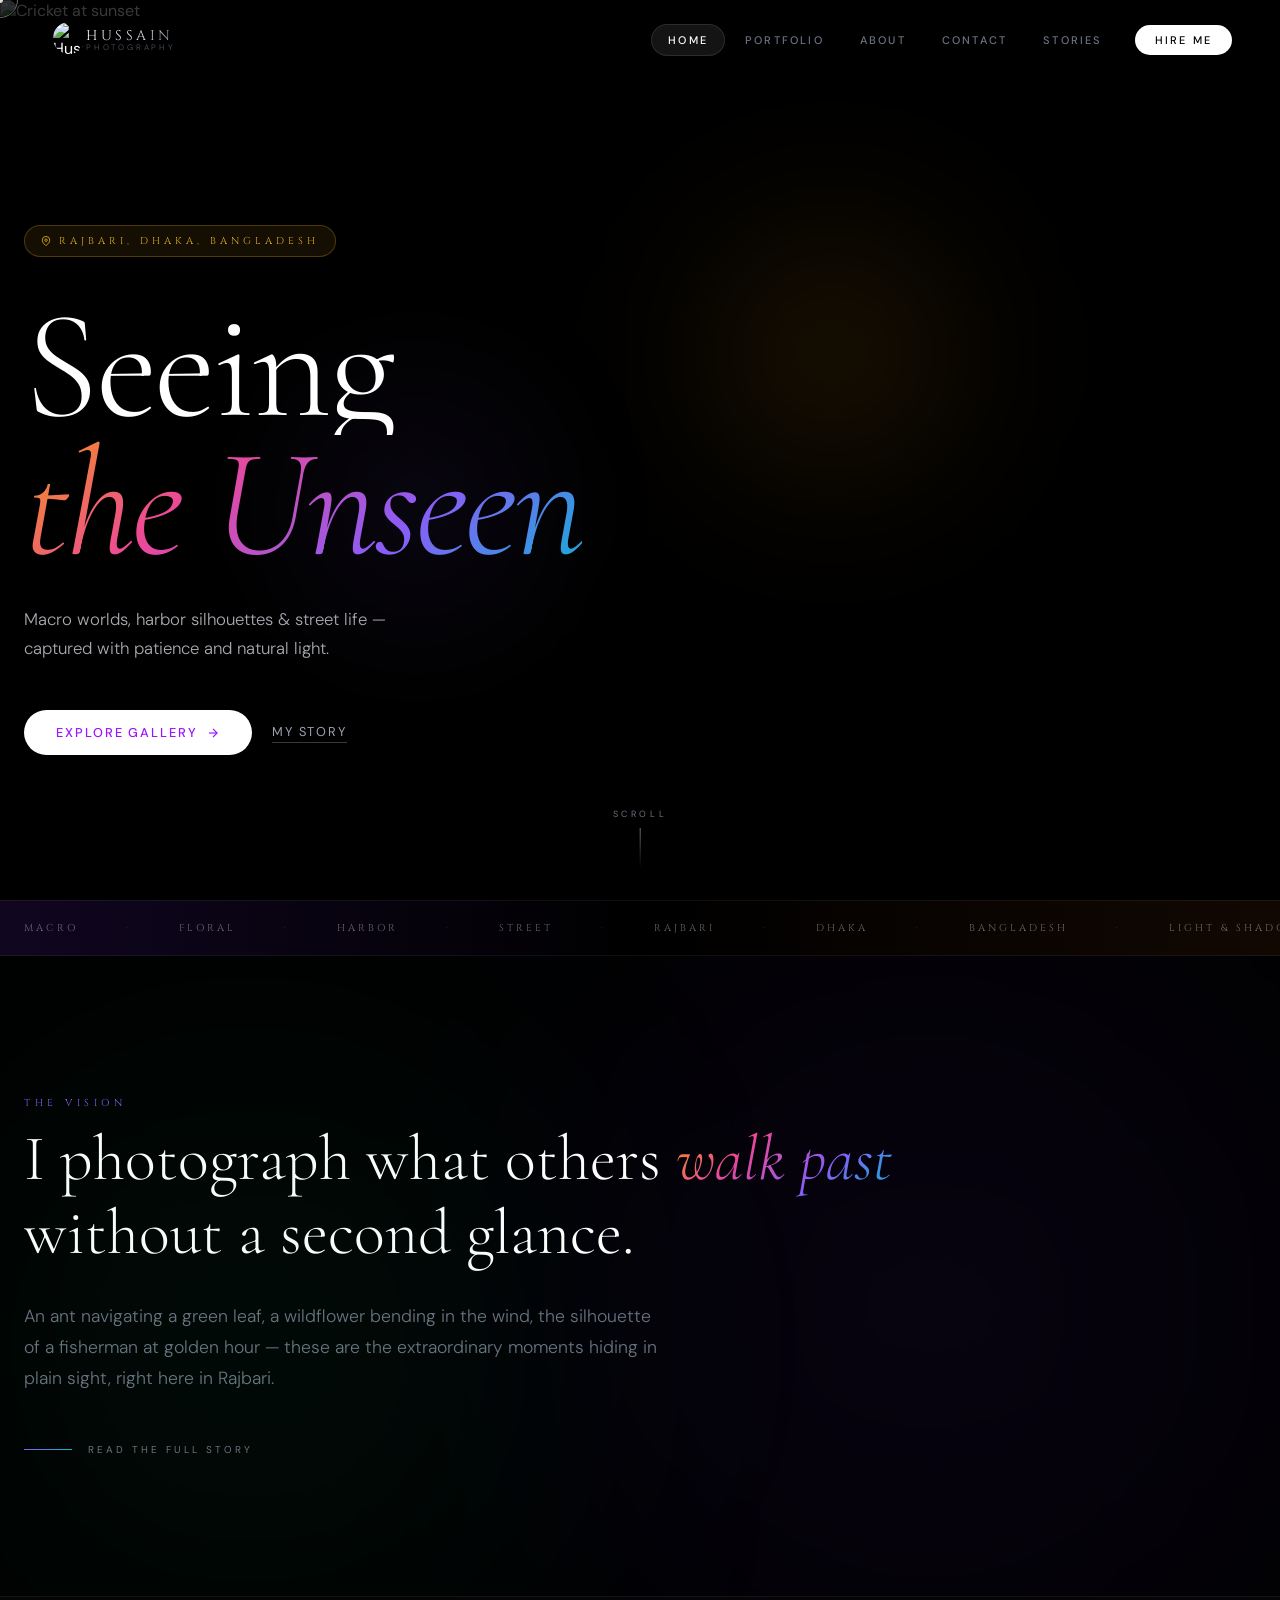
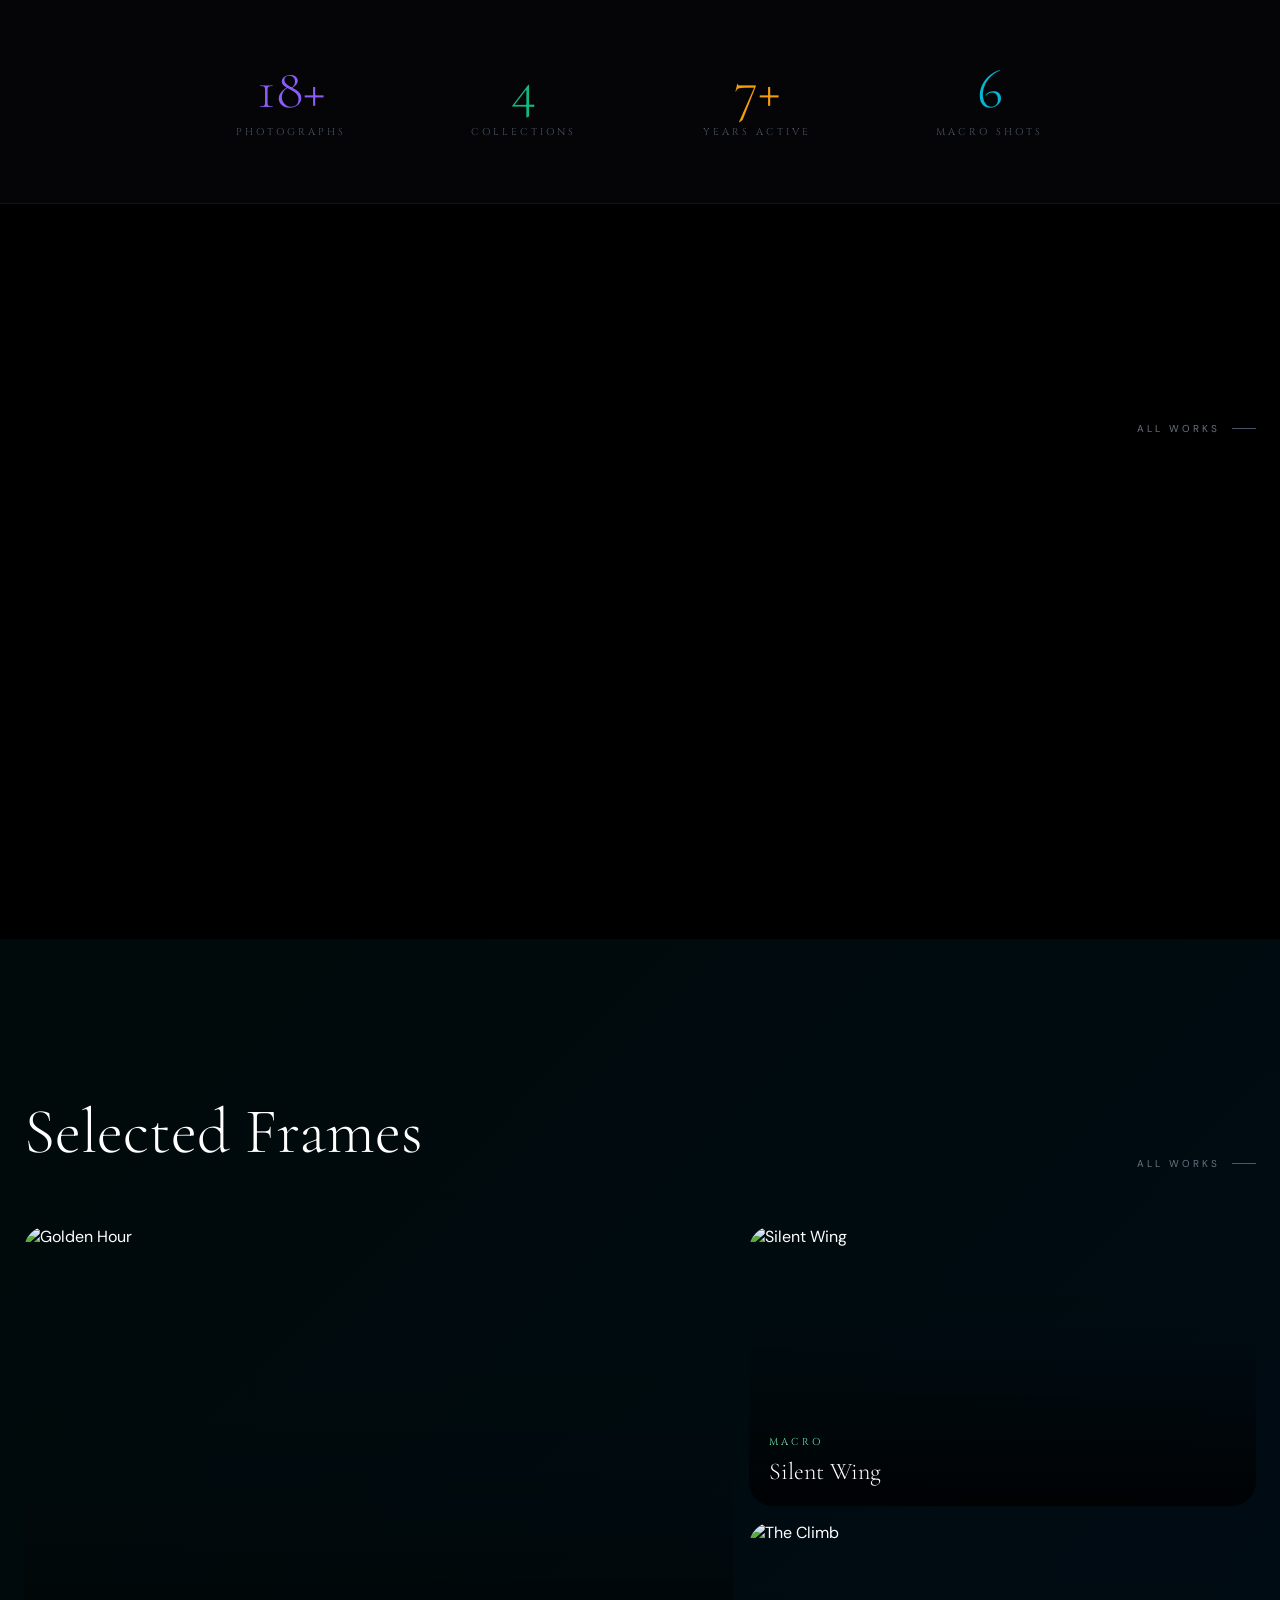
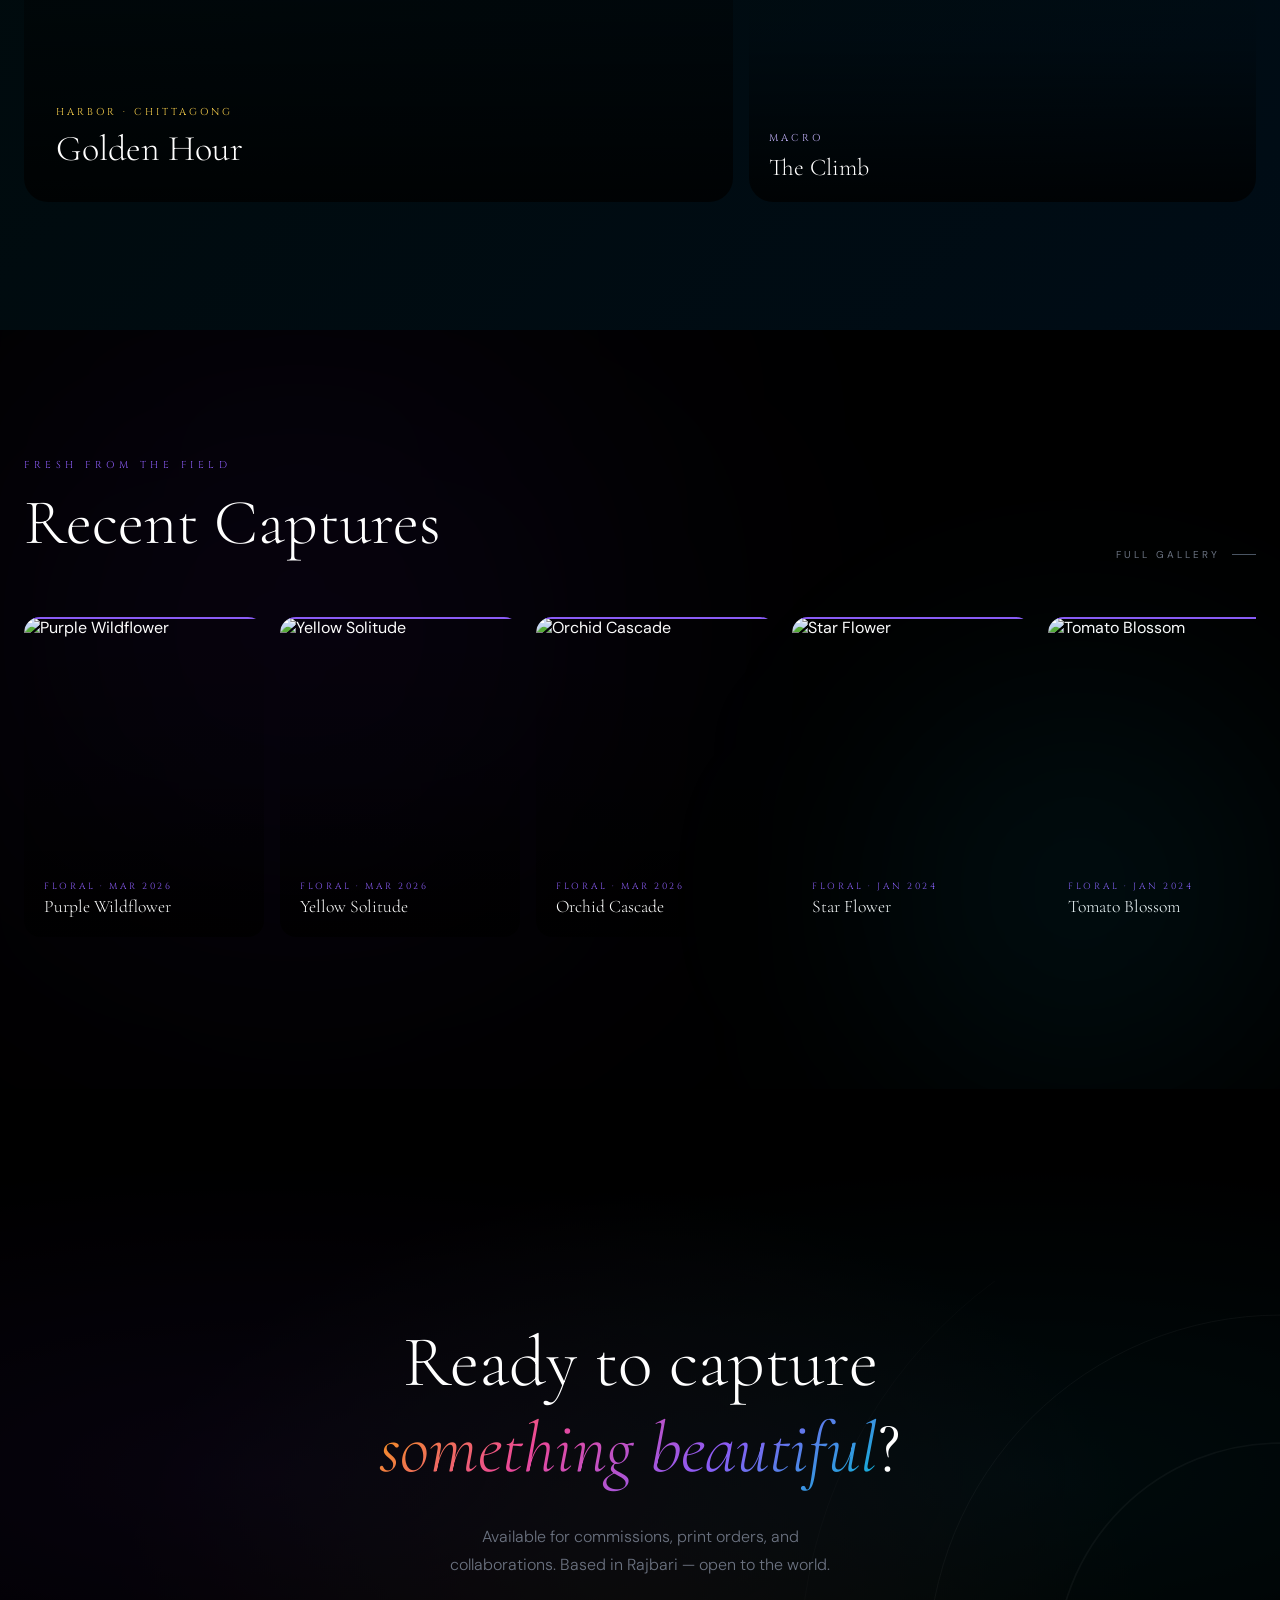
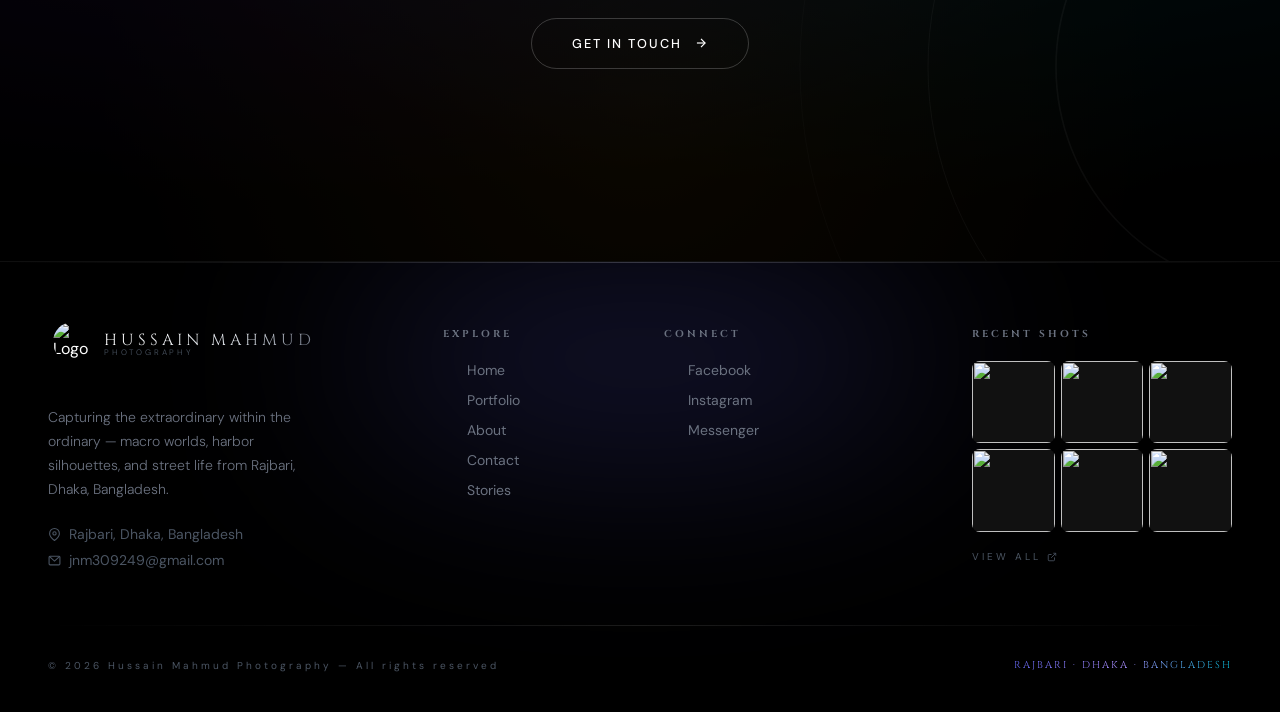
==== commit c32ad4cc: "Update index.html" ====
--- a/index.html
+++ b/index.html
@@ -6,6 +6,17 @@
   <title>Hussain Mahmud Photography</title>
   <meta name="description" content="Photography portfolio of Hussain Mahmud — macro worlds, harbor silhouettes, and street life from Rajbari, Dhaka, Bangladesh." />
   <link rel="stylesheet" href="style.css" />
+  <!-- PWA Manifest -->  
+<link rel="manifest" href="manifest.json" />  
+  
+<!-- Theme color -->  
+<meta name="theme-color" content="#0a0a0a" />  
+  
+<!-- iOS Add to Home Screen -->  
+<meta name="apple-mobile-web-app-capable" content="yes" />  
+<meta name="apple-mobile-web-app-status-bar-style" content="black-translucent" />  
+<meta name="apple-mobile-web-app-title" content="HM Photos" />  
+<link rel="apple-touch-icon" href="icon-192x192.png" />
 </head>
 <body>
 
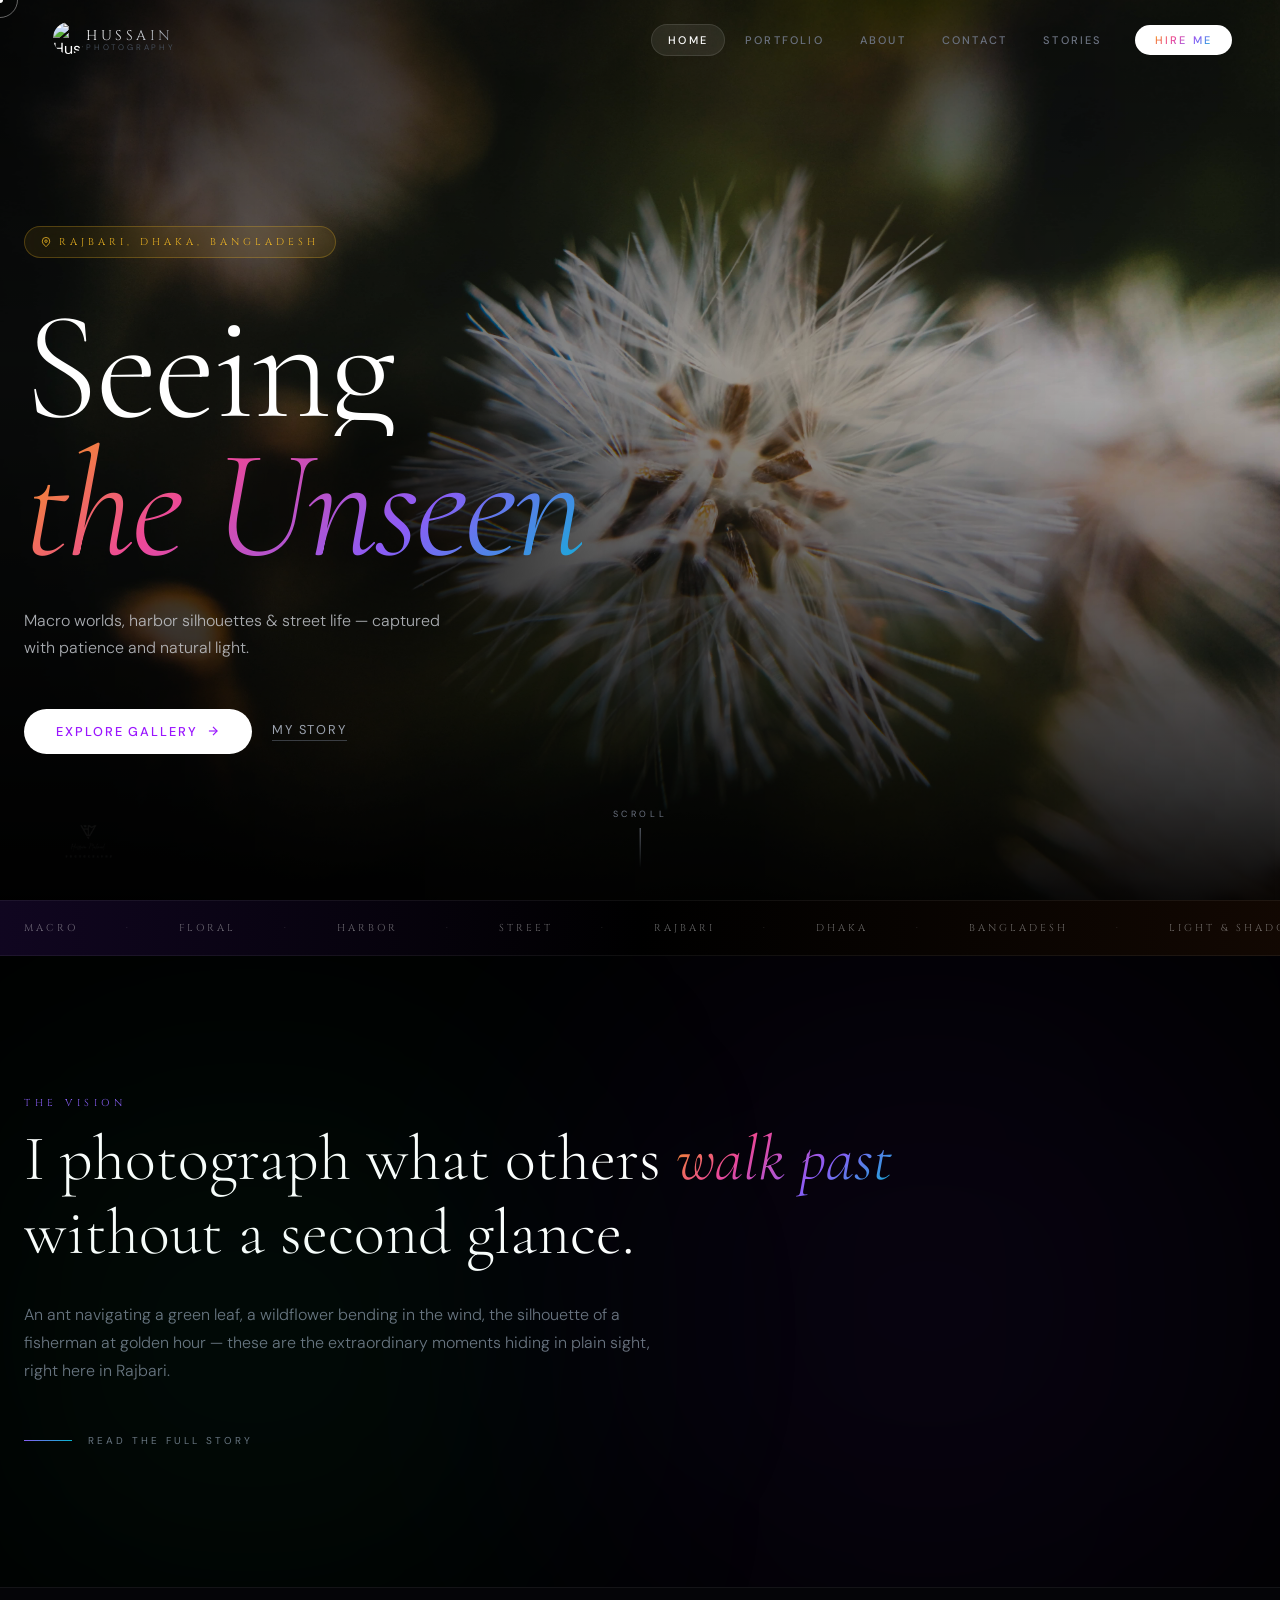
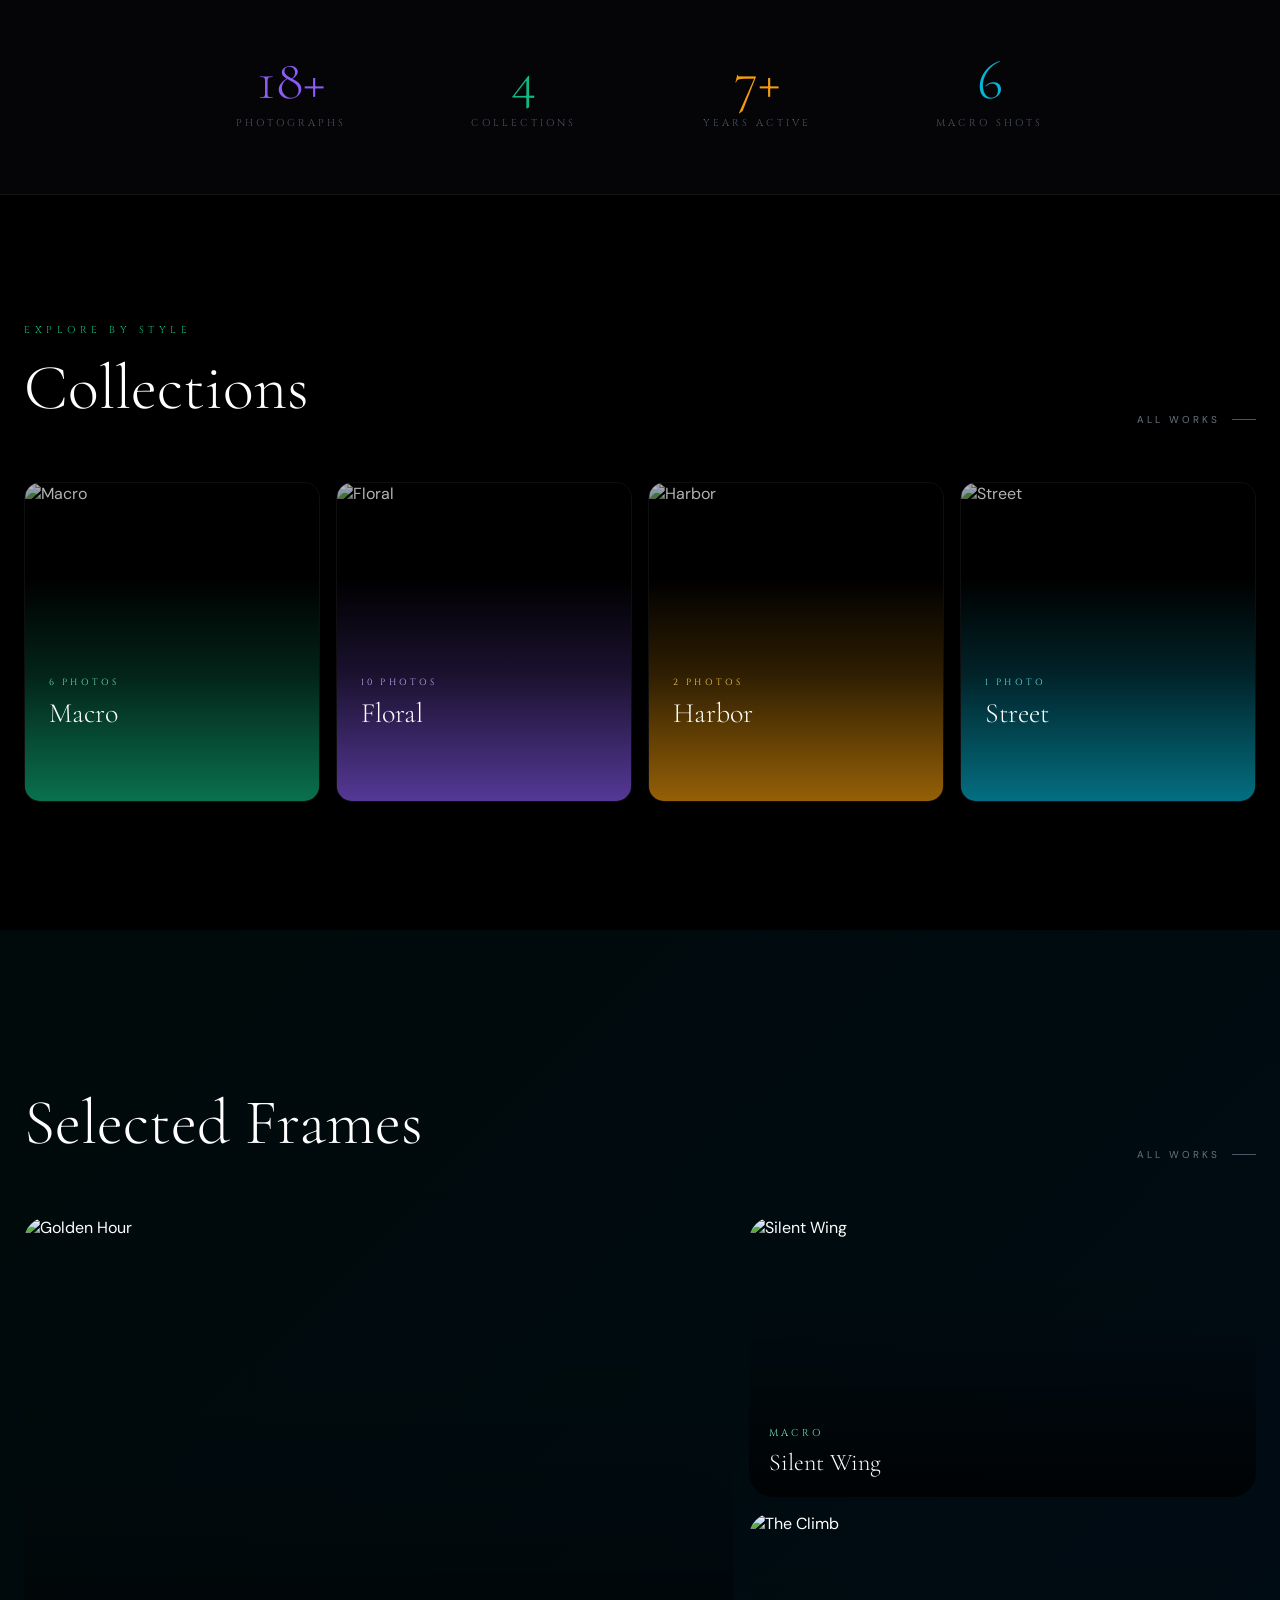
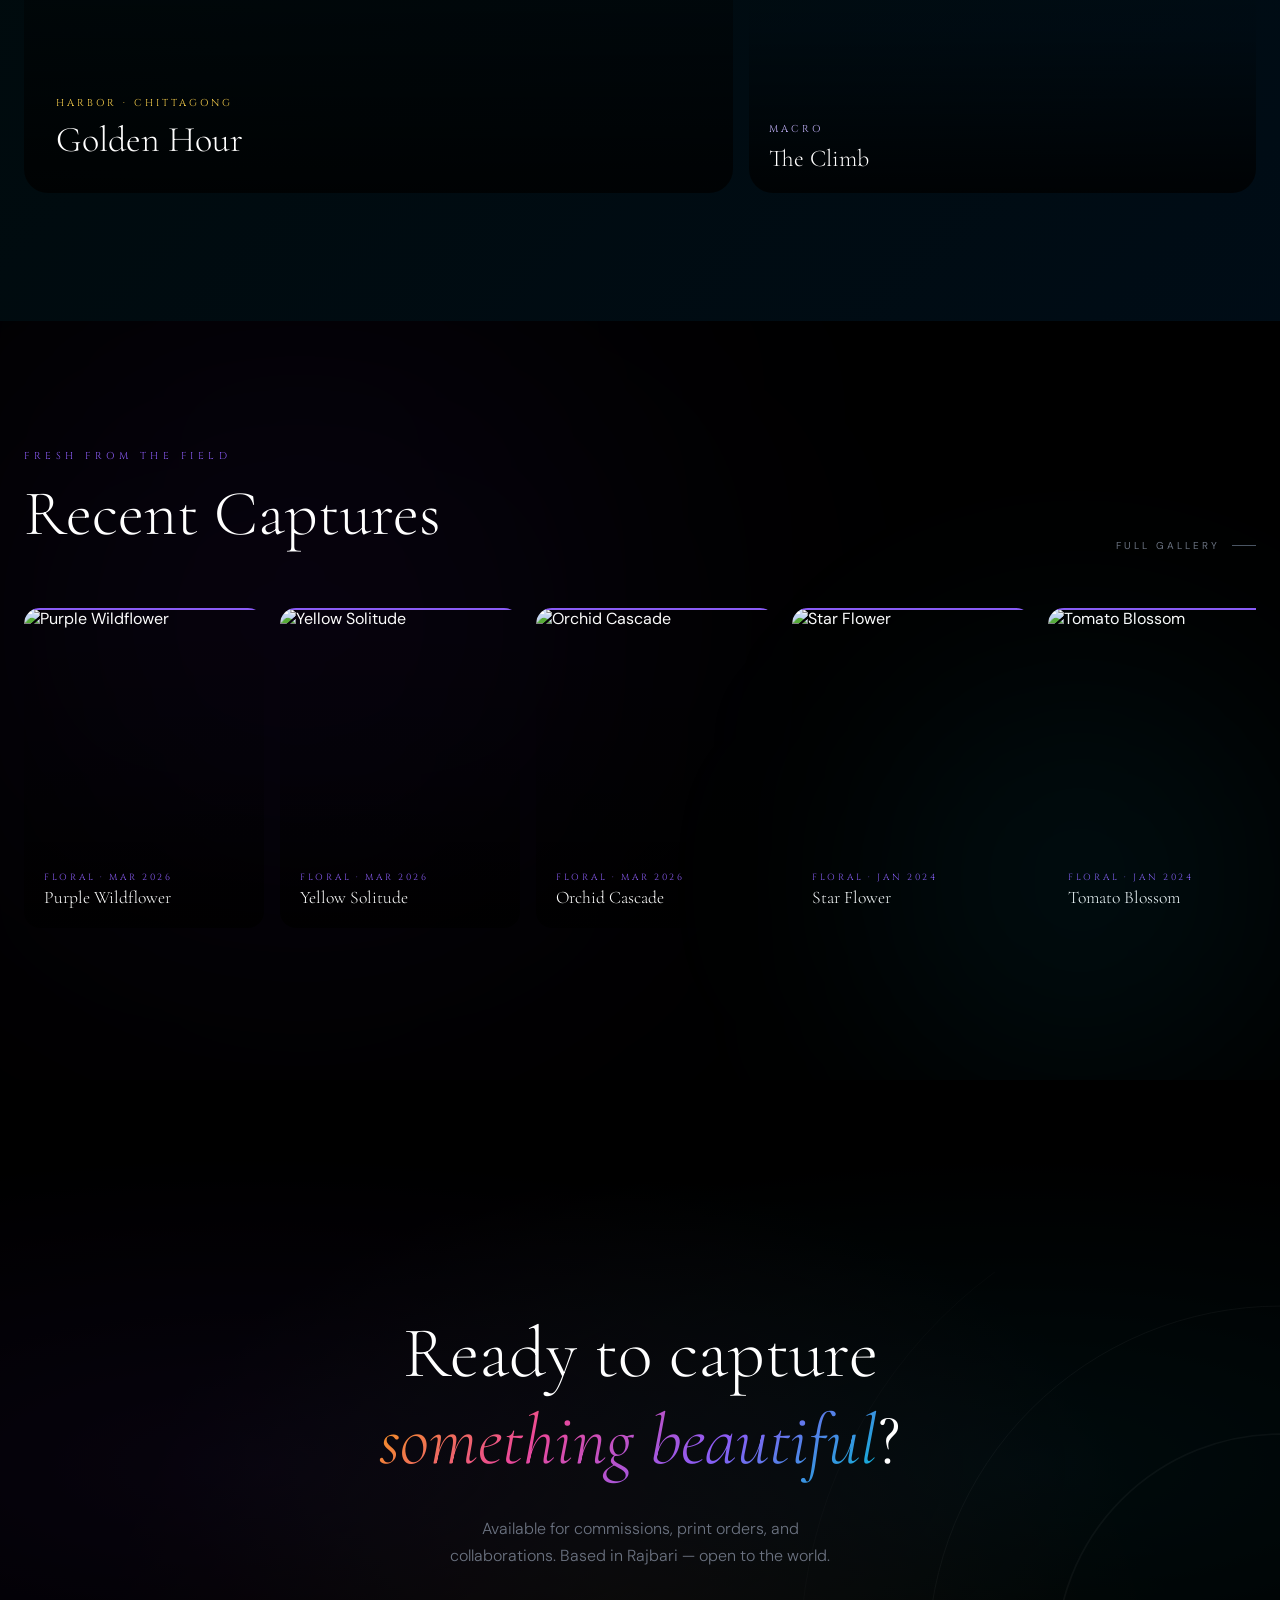
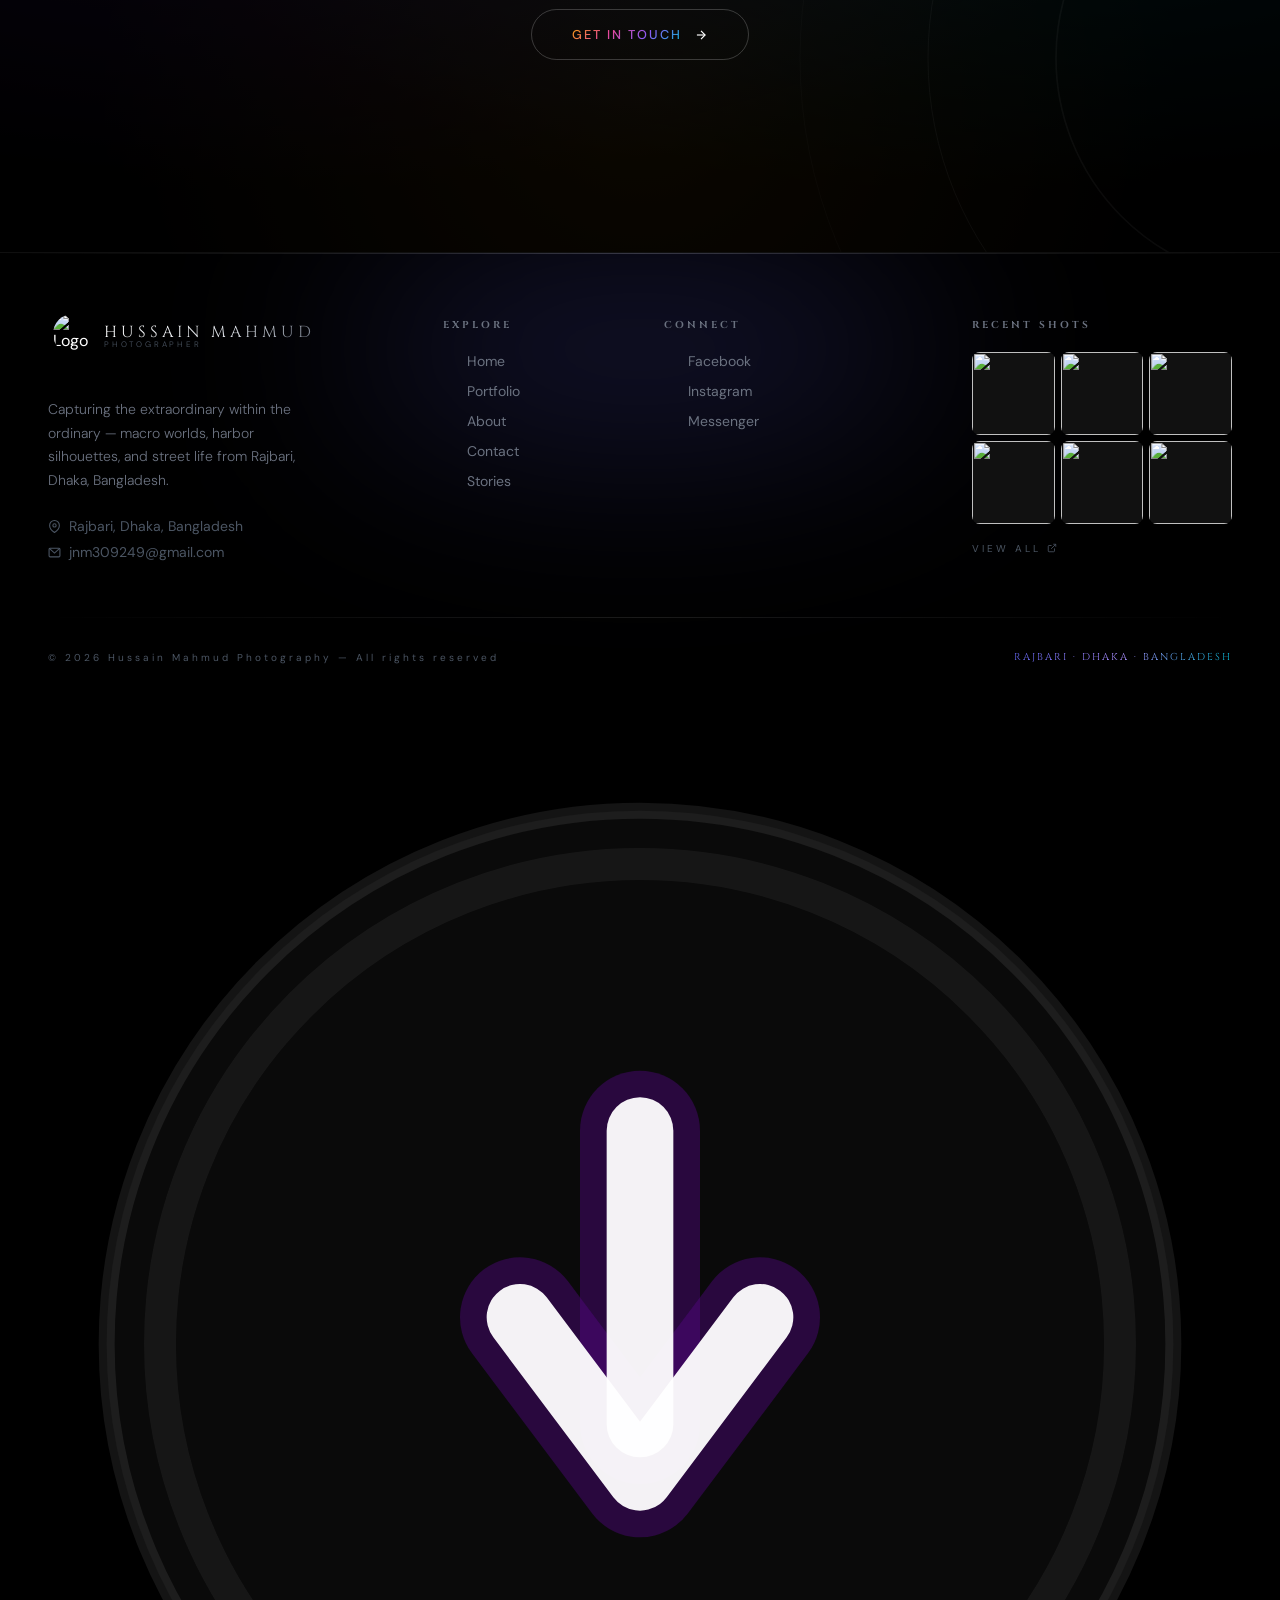
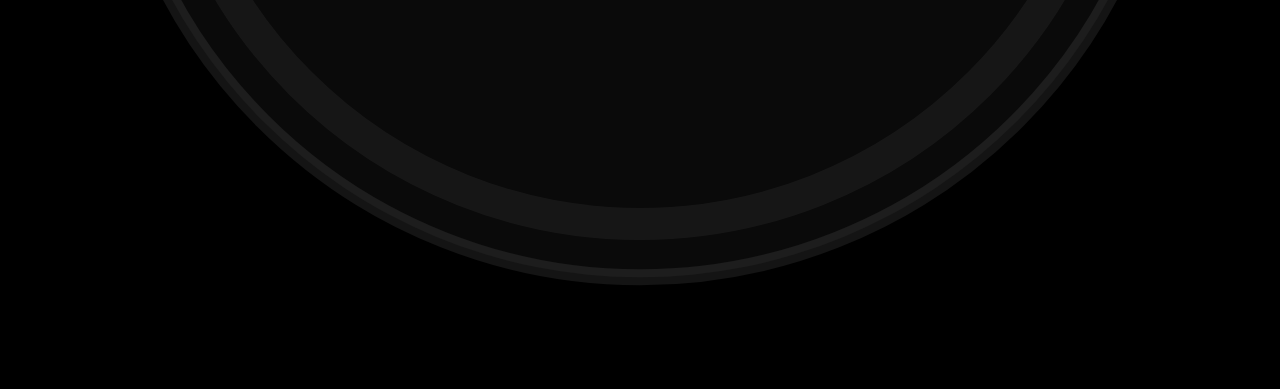
==== commit 896d54e5: "Update index.html" ====
--- a/index.html
+++ b/index.html
@@ -6,17 +6,8 @@
   <title>Hussain Mahmud Photography</title>
   <meta name="description" content="Photography portfolio of Hussain Mahmud — macro worlds, harbor silhouettes, and street life from Rajbari, Dhaka, Bangladesh." />
   <link rel="stylesheet" href="style.css" />
-  <!-- PWA Manifest -->  
-<link rel="manifest" href="manifest.json" />  
-  
-<!-- Theme color -->  
-<meta name="theme-color" content="#0a0a0a" />  
-  
-<!-- iOS Add to Home Screen -->  
-<meta name="apple-mobile-web-app-capable" content="yes" />  
-<meta name="apple-mobile-web-app-status-bar-style" content="black-translucent" />  
-<meta name="apple-mobile-web-app-title" content="HM Photos" />  
-<link rel="apple-touch-icon" href="icon-192x192.png" />
+  <link rel="icon" href="logo_1776338153641.png">
+  <link rel="manifest" href="manifest.json">
 </head>
 <body>
 
@@ -37,7 +28,7 @@
       </div>
       <div class="logo-text">
         <span class="logo-name">Hussain</span>
-        <span class="logo-sub">Photography</span>
+        <span class="logo-sub blur-text">Photography</span>
       </div>
     </a>
     <nav class="desktop-nav">
@@ -46,7 +37,7 @@
       <a href="about.html"     class="nav-link">About</a>
       <a href="contact.html"   class="nav-link">Contact</a>
       <a href="stories.html"   class="nav-link">Stories</a>
-      <a href="contact.html"   class="nav-btn">Hire Me</a>
+      <a href="contact.html"   class="nav-btn"><span class="text-grad-vivid">Hire Me</span></a>
     </nav>
     <button class="mobile-toggle" id="menuToggle" aria-label="Toggle menu">
       <svg id="iconOpen"  width="18" height="18" viewBox="0 0 24 24" fill="none" stroke="currentColor" stroke-width="2"><line x1="3" y1="12" x2="21" y2="12"/><line x1="3" y1="6" x2="21" y2="6"/><line x1="3" y1="18" x2="21" y2="18"/></svg>
@@ -58,7 +49,8 @@
 <!-- ═══ MOBILE MENU ═══ -->
 <div class="mobile-menu" id="mobileMenu">
   <div class="mobile-menu-logo">
-    <img src="logo_1776338153641.png" alt="Logo" />
+    <script src="https://unpkg.com/@lottiefiles/dotlottie-wc@0.9.10/dist/dotlottie-wc.js" type="module"></script>
+<dotlottie-wc src="https://lottie.host/f646bd69-099d-4900-9c19-3c9653102b64/2areUlAh8M.lottie" style="width: 100px;height: 100px" autoplay loop></dotlottie-wc>
     <span>Hussain Mahmud Photography</span>
   </div>
   <a href="index.html"     class="mobile-nav-link">Home</a>
@@ -66,18 +58,17 @@
   <a href="about.html"     class="mobile-nav-link">About</a>
   <a href="contact.html"   class="mobile-nav-link">Contact</a>
   <a href="stories.html"   class="mobile-nav-link">Stories</a>
-  <a href="contact.html"   class="mobile-nav-btn">Get In Touch</a>
+  <a href="contact.html"   class="mobile-nav-btn"><span class="text-grad-vivid">Get In Touch</span></a>
 </div>
 
 <!-- ═══ HERO ═══ -->
-<section class="hero">
+<section class="hero" id="s-hero">
   <div class="hero-bg">
-    <img src="
-      PXL_20231025_164423266_1776340171141.jpg" alt="Cricket at sunset" />
+    <img src="cover-3.jpg" alt="Cricket at sunset" />
   </div>
   <div class="hero-bg-left"></div>
   <div class="hero-orb-1"></div>
-  <div class="hero-orb-2"></div>
+  <div class="hero-orb-2" style="background:black"></div>
 
   <div class="container hero-content">
     <div class="hero-badge">
@@ -86,7 +77,7 @@
     </div>
     <div class="hero-title-1 reveal">Seeing</div>
     <div class="hero-title-2 reveal reveal-delay-1"><span class="text-grad-vivid">the Unseen</span></div>
-    <p class="hero-desc reveal reveal-delay-2">
+    <p class="hero-desc reveal reveal-delay-2 blur-text" style="font-size:16px">
       Macro worlds, harbor silhouettes &amp; street life — captured with patience and natural light.
     </p>
     <div class="hero-btns reveal reveal-delay-3">
@@ -98,7 +89,7 @@
     </div>
   </div>
 
-  <div class="scroll-cue">
+  <div class="scroll-cue" style="text-align:center">
     <span class="scroll-cue-label">Scroll</span>
     <div class="scroll-cue-line"></div>
   </div>
@@ -129,16 +120,16 @@
 </div>
 
 <!-- ═══ PHILOSOPHY ═══ -->
-<section class="philosophy-section">
+<section class="philosophy-section" id="s-philosophy">
   <div class="container">
     <div style="max-width:900px">
       <span class="section-label label-violet reveal">The Vision</span>
-      <p class="philosophy-quote reveal reveal-delay-1">
+      <p class="philosophy-quote reveal reveal-delay-1 blur-text">
         I photograph what others
         <span class="text-grad-vivid" style="font-style:italic"> walk past</span>
         without a second glance.
       </p>
-      <p class="philosophy-body reveal reveal-delay-2">
+      <p class="philosophy-body reveal reveal-delay-2 blur-text" style="font-size:16px">
         An ant navigating a green leaf, a wildflower bending in the wind, the silhouette of a fisherman at golden hour — these are the extraordinary moments hiding in plain sight, right here in Rajbari.
       </p>
       <a href="about.html" class="philosophy-link reveal reveal-delay-3">
@@ -150,7 +141,7 @@
 </section>
 
 <!-- ═══ STATS ═══ -->
-<section class="stats-section">
+<section class="stats-section" id="s-stars">
   <div class="container">
     <div class="stats-grid">
       <div class="reveal">
@@ -174,7 +165,7 @@
 </section>
 
 <!-- ═══ CATEGORIES ═══ -->
-<section class="categories-section">
+<section class="categories-section" id="s-categories">
   <div class="container">
     <div class="section-header">
       <div>
@@ -207,7 +198,7 @@
         <div class="cat-card-body">
           <div class="cat-card-count" style="color:#c4b5fd">10 photos</div>
           <div class="cat-card-name">Floral</div>
-          <div class="cat-card-desc">Nature's quiet architecture</div>
+          <div class="cat-card-desc blur-text">Nature's quiet architecture</div>
           <div class="cat-card-cta" style="color:#c4b5fd">View →</div>
         </div>
       </a>
@@ -219,19 +210,19 @@
         <div class="cat-card-body">
           <div class="cat-card-count" style="color:#fcd34d">2 photos</div>
           <div class="cat-card-name">Harbor</div>
-          <div class="cat-card-desc">Golden hour on the water</div>
+          <div class="cat-card-desc blur-text">Golden hour on the water</div>
           <div class="cat-card-cta" style="color:#fcd34d">View →</div>
         </div>
       </a>
       <!-- Street -->
-      <a href="portfolio.html" class="cat-card reveal reveal-delay-3">
+      <a href="portfolio.html" class="cat-card reveal reveal-delay-3 spotlight-card">
         <img src="PXL_20231025_164423266_1776340171141.jpg" alt="Street" />
         <div class="cat-card-overlay" style="background:linear-gradient(to top,rgba(6,182,212,0.87),rgba(6,182,212,0.27) 40%,transparent 70%)"></div>
         <div class="cat-card-overlay-dark"></div>
         <div class="cat-card-body">
           <div class="cat-card-count" style="color:#67e8f9">1 photo</div>
           <div class="cat-card-name">Street</div>
-          <div class="cat-card-desc">Life in motion</div>
+          <div class="cat-card-desc blur-text">Life in motion</div>
           <div class="cat-card-cta" style="color:#67e8f9">View →</div>
         </div>
       </a>
@@ -240,7 +231,7 @@
 </section>
 
 <!-- ═══ FEATURED ═══ -->
-<section class="featured-section">
+<section class="featured-section" id="s-featured">
   <div class="container">
     <div class="section-header">
       <div>
@@ -253,7 +244,7 @@
     </div>
 
     <div class="featured-grid">
-      <a href="stories.html" class="feat-card feat-main reveal">
+      <a href="stories.html" class="border-glow feat-card feat-main reveal">
         <img src="Photo4_1776338153984.jpg" alt="Golden Hour" />
         <div class="feat-card-overlay"></div>
         <div class="feat-card-hover" style="background:linear-gradient(135deg,rgba(245,158,11,0.15),transparent)"></div>
@@ -285,7 +276,7 @@
 </section>
 
 <!-- ═══ RECENT CAPTURES ═══ -->
-<section class="recent-section">
+<section class="recent-section" id="s-recent">
   <div class="container">
     <div class="section-header">
       <div>
@@ -354,7 +345,7 @@
 </section>
 
 <!-- ═══ CTA ═══ -->
-<section class="cta-section">
+<section class="cta-section" id="">
   <div class="cta-bg"></div>
   <div class="cta-orbs"></div>
   <svg class="cta-svg" viewBox="0 0 800 400">
@@ -368,11 +359,11 @@
       Ready to capture<br>
       <span class="text-grad-vivid" style="font-style:italic">something beautiful</span>?
     </h2>
-    <p class="cta-body reveal reveal-delay-2">
+    <p class="cta-body reveal reveal-delay-2 blur-text">
       Available for commissions, print orders, and collaborations. Based in Rajbari — open to the world.
     </p>
     <a href="contact.html" class="btn-outline reveal reveal-delay-3">
-      Get in touch
+      <span class="text-grad-vivid">Get in touch</span>
       <svg viewBox="0 0 24 24" fill="none" stroke="currentColor" stroke-width="2"><line x1="5" y1="12" x2="19" y2="12"/><polyline points="12 5 19 12 12 19"/></svg>
     </a>
   </div>
@@ -389,10 +380,10 @@
           <div class="logo-img-wrap"><img src="photographer.png" alt="Logo" class="logo-img" style="width:40px;height:40px;margin-right:10px" /></div>
           <div class="logo-text">
             <span class="logo-name" style="font-size:1rem">Hussain Mahmud</span>
-            <span class="logo-sub">Photography</span>
+            <span class="logo-sub">Photographer</span>
           </div>
         </a>
-        <p class="footer-brand-desc">Capturing the extraordinary within the ordinary — macro worlds, harbor silhouettes, and street life from Rajbari, Dhaka, Bangladesh.</p>
+        <p class="footer-brand-desc blur-text">Capturing the extraordinary within the ordinary — macro worlds, harbor silhouettes, and street life from Rajbari, Dhaka, Bangladesh.</p>
         <div class="footer-contact-row">
           <svg viewBox="0 0 24 24" fill="none" stroke="currentColor" stroke-width="2"><path d="M21 10c0 7-9 13-9 13s-9-6-9-13a9 9 0 0 1 18 0z"/><circle cx="12" cy="10" r="3"/></svg>
           Rajbari, Dhaka, Bangladesh
@@ -426,7 +417,7 @@
           <div class="footer-thumb"><img src="Photo1_1776338153859.jpg" alt="" /></div>
           <div class="footer-thumb"><img src="20260318_135147_1776340170896.jpg" alt="" /></div>
           <div class="footer-thumb"><img src="PXL_20260321_122043556_1776340171117.jpg" alt="" /></div>
-          <div class="footer-thumb"><img src="PXL_20231025_164423266_1776340171141.jpg" alt="" /></div>          
+          <div class="footer-thumb"><img src="PXL_20231025_164423266_1776340171141.jpg" alt="" /></div>
           <div class="footer-thumb"><img src="PXL_20240105_113433807.PORTRAIT_1776340171070.jpg" alt="" /></div>
         </div>
         <a href="portfolio.html" class="footer-view-all">
@@ -437,12 +428,85 @@
     </div>
     <div class="footer-rule-bottom"></div>
     <div class="footer-bottom">
-      <p class="footer-copyright">© <span id="year"></span> Hussain Mahmud Photography — All rights reserved</p>
+      <p class="footer-copyright blur-text">© <span id="year"></span> Hussain Mahmud Photography — All rights reserved</p>
       <p class="footer-tagline text-grad-footer">Rajbari · Dhaka · Bangladesh</p>
     </div>
   </div>
 </footer>
 
+  <div id="ptr-indicator">
+  <svg id="ptr-svg" viewBox="0 0 48 48" fill="none" xmlns="http://www.w3.org/2000/svg">
+    <defs>
+      <linearGradient id="pg" x1="0%" y1="0%" x2="100%" y2="100%">
+        <stop offset="0%"   stop-color="#4c1d95"/>
+        <stop offset="100%" stop-color="#7c3aed"/>
+      </linearGradient>
+      <filter id="pglow" x="-30%" y="-30%" width="160%" height="160%">
+        <feGaussianBlur stdDeviation="1.2" result="b"/>
+        <feMerge><feMergeNode in="b"/><feMergeNode in="SourceGraphic"/></feMerge>
+      </filter>
+    </defs>
+
+    <!-- Glass base — no fill, blur comes from CSS -->
+    <circle cx="24" cy="24" r="20"
+      fill="rgba(255,255,255,0.04)"/>
+
+    <!-- Inner rim -->
+    <circle cx="24" cy="24" r="20"
+      fill="none"
+      stroke="rgba(255,255,255,0.08)"
+      stroke-width="0.6"/>
+
+    <!-- Track -->
+    <circle cx="24" cy="24" r="18"
+      fill="none"
+      stroke="rgba(255,255,255,0.05)"
+      stroke-width="1.2"/>
+
+    <!-- Progress arc -->
+   <!-- Progress arc — group দিয়ে wrap -->
+<g id="ptr-ring-group" transform="rotate(-90, 24, 24)">
+  <circle id="ptr-ring" cx="24" cy="24" r="18"
+    fill="none"
+    stroke="url(#pg)"
+    stroke-width="1.4"
+    stroke-linecap="round"
+    stroke-dasharray="113.1"
+    stroke-dashoffset="113.1"
+    filter="url(#pglow)"/>
+</g>
+
+    <!-- Arrow -->
+    <g id="ptr-arrow">
+  <!-- dark outline — ring glow থেকে আলাদা করে -->
+  <path d="M24 16 L24 27"
+    stroke="rgba(87, 7, 140,0.4)"
+    stroke-width="4.5"
+    stroke-linecap="round"
+    fill="none"/>
+  <path d="M19.5 23 L24 29 L28.5 23"
+    stroke="rgba(87, 7, 140,0.4)"
+    stroke-width="4.5"
+    stroke-linecap="round"
+    stroke-linejoin="round"
+    fill="none"/>
+  <!-- white top -->
+  <path d="M24 16 L24 27"
+    stroke="rgba(255,255,255,0.95)"
+    stroke-width="2.5"
+    stroke-linecap="round"
+    fill="none"/>
+  <path d="M19.5 23 L24 29 L28.5 23"
+    stroke="rgba(255,255,255,0.95)"
+    stroke-width="2.5"
+    stroke-linecap="round"
+    stroke-linejoin="round"
+    fill="none"/>
+</g>
+  </svg>
+  </div>
+
 <script src="main.js"></script>
+
 </body>
 </html>
--- a/style.css
+++ b/style.css
@@ -22,6 +22,7 @@
   --amber: #f59e0b;
   --cyan: #06b6d4;
   --pink: #ec4899;
+  
 }
 
 /* ── Reset ─────────────────────────────────── */
@@ -309,13 +310,14 @@
   width: 64px; height: 64px;
   border-radius: 50%;
   margin-top: 0px;
+  filter: saturate(0);
 }
 .mobile-menu-logo span {
   font-family: var(--font-display);
   font-size: 10px;
   letter-spacing: 0.35em;
   text-transform: uppercase;
-  color: var(--gray-500);
+  color: #7f7f7f;
 }
 .mobile-nav-link {
   display: block;
@@ -460,7 +462,7 @@
   letter-spacing: 0.4em;
   text-transform: uppercase;
   font-family: var(--font-display);
-  backdrop-filter: blur(8px);
+  backdrop-filter: blur(18px);
   margin-bottom: 40px;
 }
 .hero-badge svg { width: 10px; height: 10px; }
@@ -1692,6 +1694,17 @@
 /* ══════════════════════════════════════════════
    CONTACT PAGE
 ══════════════════════════════════════════════ */
+input:-webkit-autofill,
+textarea:-webkit-autofill,
+select:-webkit-autofill {
+  -webkit-box-shadow: 0 0 0px 1000px transparent inset !important;
+  box-shadow: 0 0 0px 1000px transparent inset !important;
+
+  -webkit-text-fill-color: var(--gray) !important; /* তোমার text color অনুযায়ী change করো */
+
+  transition: background-color 9999s ease-in-out 0s;
+}
+
 .contact-page {
   padding-top: 112px;
   padding-bottom: 80px;
@@ -1868,11 +1881,12 @@
   border: 1px solid rgba(255,255,255,0.08);
   border-radius: 12px;
   padding: 12px 16px;
-  color: var(--white);
+  color: #7a00ff;
   font-size: 0.875rem;
   font-family: var(--font-sans);
   outline: none;
   transition: border-color 0.3s, background 0.3s;
+  caret-color: red;
 }
 .form-input::placeholder, .form-textarea::placeholder { color: var(--gray-600); }
 .form-input:focus, .form-textarea:focus {
